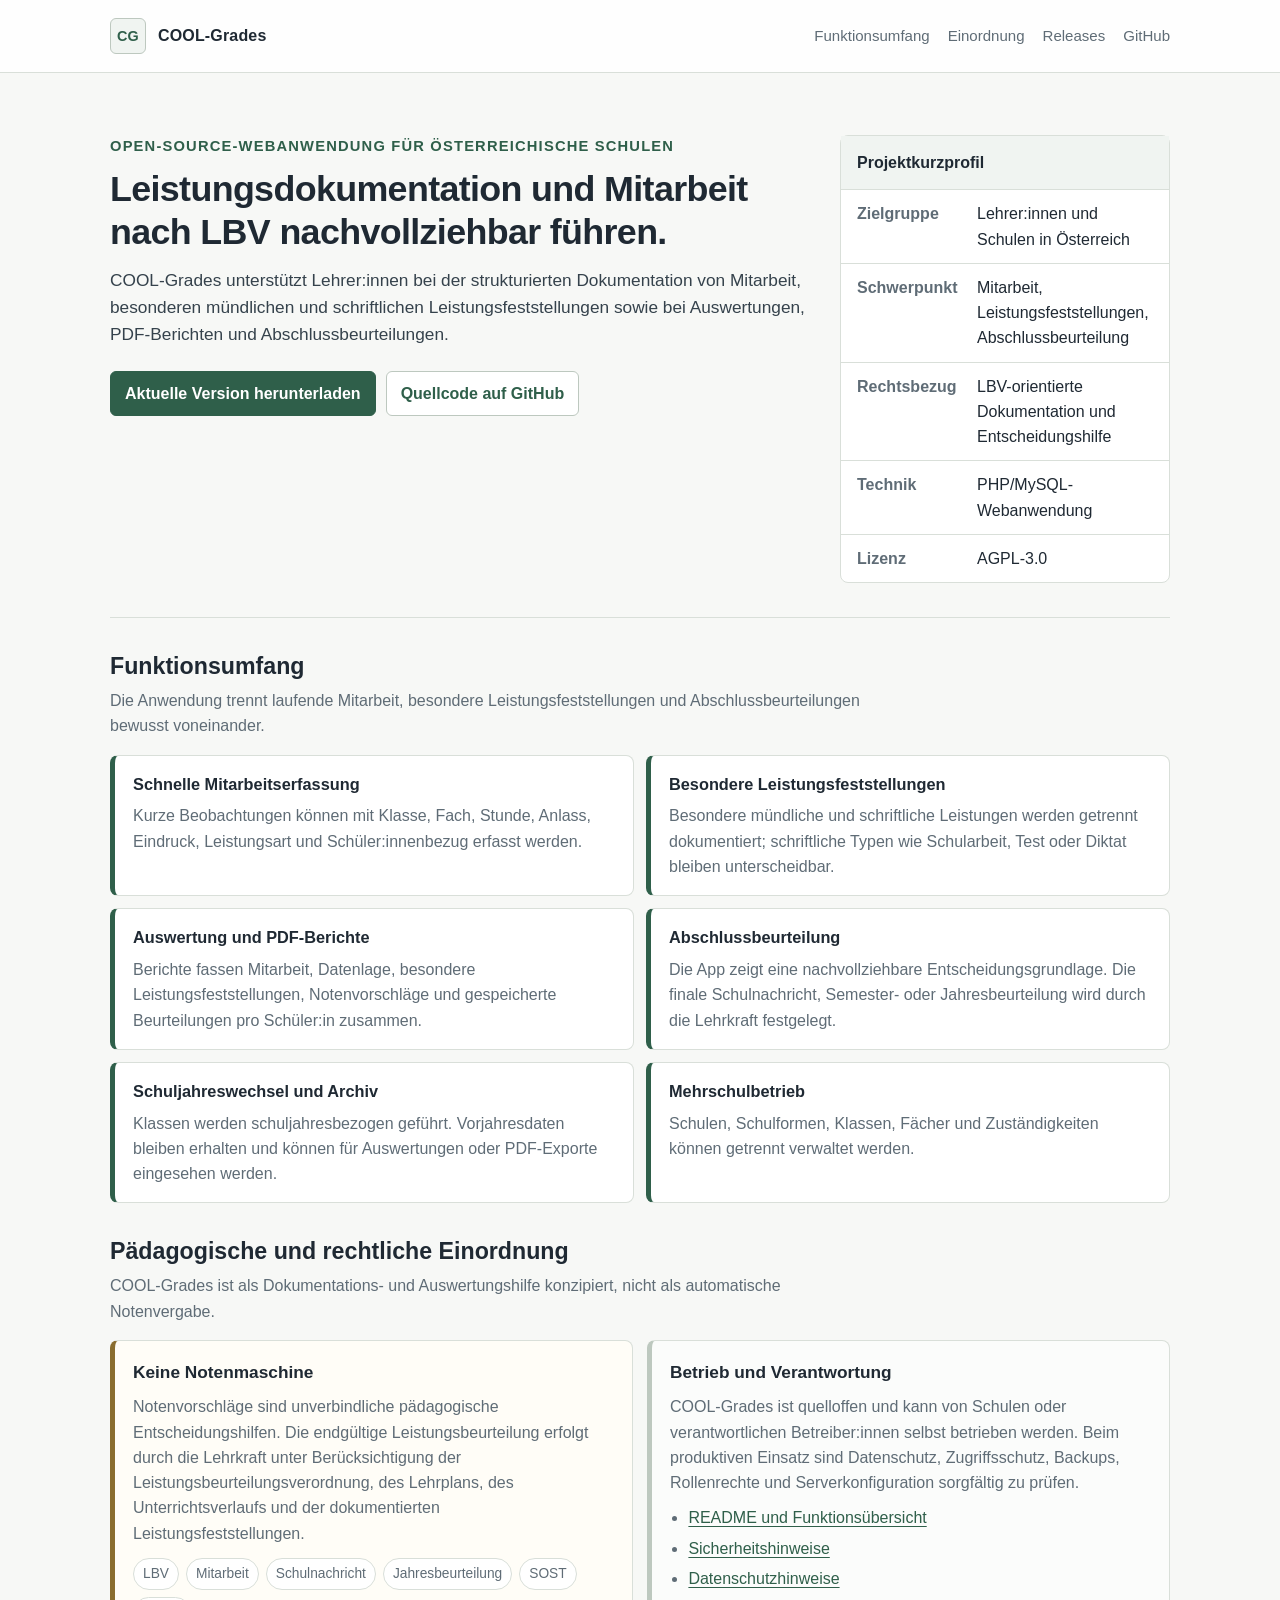
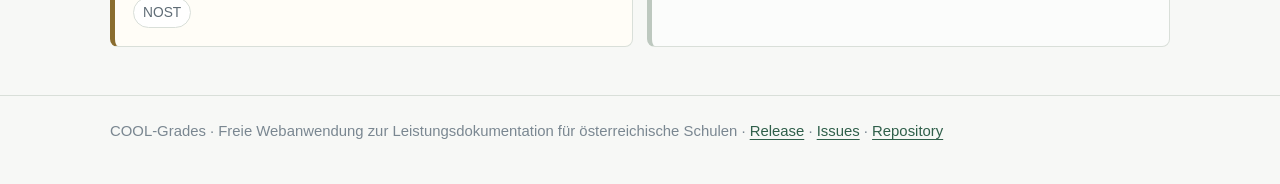
==== docs/index.html @ d6152f1a "Landingpage sachlicher gestalten" ====
<!doctype html>
<html lang="de-AT">
<head>
  <meta charset="utf-8">
  <meta name="viewport" content="width=device-width, initial-scale=1">
  <title>COOL-Grades | Leistungsdokumentation für österreichische Schulen</title>
  <meta name="description" content="COOL-Grades ist eine freie PHP/MySQL-Webanwendung zur LBV-orientierten Dokumentation von Mitarbeit, besonderen Leistungsfeststellungen, Auswertungen und Abschlussbeurteilungen.">
  <meta name="robots" content="index,follow">
  <meta property="og:title" content="COOL-Grades">
  <meta property="og:description" content="Freie Webanwendung zur Mitarbeitserfassung und Leistungsdokumentation für österreichische Schulen.">
  <meta property="og:type" content="website">
  <meta property="og:url" content="https://chrismey-71.github.io/cool-grades/">
  <meta name="twitter:card" content="summary">
  <style>
    :root {
      --text: #1f2933;
      --muted: #5f6c76;
      --quiet: #7a8791;
      --background: #f7f8f6;
      --surface: #ffffff;
      --surface-soft: #f0f4f1;
      --line: #d9dfd9;
      --line-strong: #bdc8bf;
      --accent: #2f5f4a;
      --accent-soft: #e3eee8;
      --note: #8a6d2f;
      --danger-soft: #f4e7e3;
    }

    * {
      box-sizing: border-box;
    }

    html {
      scroll-behavior: smooth;
    }

    body {
      margin: 0;
      color: var(--text);
      background: var(--background);
      font-family: "Aptos", "Segoe UI", "Helvetica Neue", Arial, sans-serif;
      font-size: 16px;
      line-height: 1.58;
    }

    a {
      color: var(--accent);
      text-underline-offset: 3px;
    }

    a:hover {
      color: #173c2c;
    }

    .page {
      width: min(1060px, calc(100% - 32px));
      margin: 0 auto;
    }

    .topbar {
      border-bottom: 1px solid var(--line);
      background: rgba(255, 255, 255, .92);
    }

    .nav {
      display: flex;
      align-items: center;
      justify-content: space-between;
      gap: 18px;
      min-height: 72px;
    }

    .brand {
      display: flex;
      align-items: center;
      gap: 12px;
      font-weight: 700;
      letter-spacing: .01em;
    }

    .brand-mark {
      display: inline-grid;
      place-items: center;
      width: 36px;
      height: 36px;
      border: 1px solid var(--line-strong);
      border-radius: 6px;
      color: var(--accent);
      background: var(--surface-soft);
      font-size: .9rem;
      font-weight: 800;
    }

    .nav-links {
      display: flex;
      align-items: center;
      gap: 18px;
      flex-wrap: wrap;
      font-size: .94rem;
    }

    .nav-links a {
      color: var(--muted);
      text-decoration: none;
    }

    .nav-links a:hover {
      color: var(--accent);
      text-decoration: underline;
    }

    main {
      padding: 34px 0 48px;
    }

    .intro {
      display: grid;
      grid-template-columns: minmax(0, 1fr) 330px;
      gap: 34px;
      align-items: start;
      padding: 28px 0 34px;
      border-bottom: 1px solid var(--line);
    }

    .kicker {
      margin: 0 0 10px;
      color: var(--accent);
      font-size: .92rem;
      font-weight: 700;
      text-transform: uppercase;
      letter-spacing: .08em;
    }

    h1 {
      max-width: 760px;
      margin: 0 0 14px;
      font-size: clamp(1.8rem, 2.8vw, 2.55rem);
      line-height: 1.18;
      letter-spacing: -.018em;
      font-weight: 720;
    }

    .lead {
      max-width: 780px;
      margin: 0;
      color: #35424c;
      font-size: 1.08rem;
    }

    .actions {
      display: flex;
      gap: 10px;
      flex-wrap: wrap;
      margin-top: 22px;
    }

    .button {
      display: inline-flex;
      align-items: center;
      justify-content: center;
      min-height: 40px;
      padding: 9px 14px;
      border: 1px solid var(--line-strong);
      border-radius: 6px;
      background: var(--surface);
      color: var(--accent);
      font-weight: 700;
      text-decoration: none;
    }

    .button.primary {
      border-color: var(--accent);
      color: #ffffff;
      background: var(--accent);
    }

    .button:hover {
      text-decoration: none;
      background: var(--accent-soft);
    }

    .button.primary:hover {
      color: #ffffff;
      background: #244d3b;
    }

    .facts {
      border: 1px solid var(--line);
      border-radius: 8px;
      background: var(--surface);
    }

    .facts h2 {
      margin: 0;
      padding: 14px 16px;
      border-bottom: 1px solid var(--line);
      background: var(--surface-soft);
      font-size: 1rem;
    }

    .facts dl {
      display: grid;
      grid-template-columns: 120px 1fr;
      gap: 0;
      margin: 0;
    }

    .facts dt,
    .facts dd {
      margin: 0;
      padding: 11px 16px;
      border-top: 1px solid var(--line);
    }

    .facts dt:first-of-type,
    .facts dd:first-of-type {
      border-top: 0;
    }

    .facts dt {
      color: var(--muted);
      font-weight: 700;
    }

    .facts dd {
      color: var(--text);
    }

    .section {
      padding: 34px 0 0;
    }

    .section-header {
      max-width: 760px;
      margin-bottom: 16px;
    }

    .section-header h2 {
      margin: 0 0 7px;
      font-size: 1.45rem;
      line-height: 1.25;
    }

    .section-header p {
      margin: 0;
      color: var(--muted);
    }

    .feature-list {
      display: grid;
      grid-template-columns: repeat(2, minmax(0, 1fr));
      gap: 12px;
    }

    .feature {
      padding: 16px 18px;
      border: 1px solid var(--line);
      border-left: 5px solid var(--accent);
      border-radius: 8px;
      background: var(--surface);
    }

    .feature h3 {
      margin: 0 0 6px;
      font-size: 1.02rem;
    }

    .feature p {
      margin: 0;
      color: var(--muted);
    }

    .two-columns {
      display: grid;
      grid-template-columns: 1fr 1fr;
      gap: 14px;
    }

    .panel {
      padding: 18px;
      border: 1px solid var(--line);
      border-radius: 8px;
      background: var(--surface);
    }

    .panel h3 {
      margin: 0 0 8px;
      font-size: 1.08rem;
    }

    .panel p {
      margin: 0 0 10px;
      color: var(--muted);
    }

    .panel ul {
      margin: 10px 0 0;
      padding-left: 1.15rem;
      color: var(--muted);
    }

    .panel li + li {
      margin-top: 5px;
    }

    .legal-note {
      border-left: 5px solid var(--note);
      background: #fffdf7;
    }

    .status-note {
      border-left: 5px solid var(--line-strong);
      background: #fbfcfb;
    }

    .keywords {
      display: flex;
      flex-wrap: wrap;
      gap: 7px;
      margin-top: 12px;
    }

    .keyword {
      padding: 4px 9px;
      border: 1px solid var(--line);
      border-radius: 999px;
      color: var(--muted);
      background: var(--surface);
      font-size: .86rem;
    }

    footer {
      padding: 24px 0 40px;
      border-top: 1px solid var(--line);
      color: var(--quiet);
      font-size: .93rem;
    }

    footer p {
      margin: 0;
    }

    @media (max-width: 860px) {
      .nav,
      .intro,
      .two-columns {
        grid-template-columns: 1fr;
      }

      .nav {
        align-items: flex-start;
        padding: 14px 0;
      }

      .feature-list {
        grid-template-columns: 1fr;
      }

      .facts {
        max-width: 520px;
      }
    }

    @media (max-width: 520px) {
      .facts dl {
        grid-template-columns: 1fr;
      }

      .facts dt,
      .facts dd {
        border-top: 1px solid var(--line);
      }

      .facts dd {
        padding-top: 0;
      }
    }
  </style>
</head>
<body>
  <header class="topbar">
    <nav class="page nav" aria-label="Hauptnavigation">
      <div class="brand"><span class="brand-mark">CG</span><span>COOL-Grades</span></div>
      <div class="nav-links">
        <a href="#umfang">Funktionsumfang</a>
        <a href="#einordnung">Einordnung</a>
        <a href="https://github.com/chrismey-71/cool-grades/releases">Releases</a>
        <a href="https://github.com/chrismey-71/cool-grades">GitHub</a>
      </div>
    </nav>
  </header>

  <main class="page">
    <section class="intro">
      <div>
        <p class="kicker">Open-Source-Webanwendung für österreichische Schulen</p>
        <h1>Leistungsdokumentation und Mitarbeit nach LBV nachvollziehbar führen.</h1>
        <p class="lead">
          COOL-Grades unterstützt Lehrer:innen bei der strukturierten Dokumentation von Mitarbeit,
          besonderen mündlichen und schriftlichen Leistungsfeststellungen sowie bei Auswertungen,
          PDF-Berichten und Abschlussbeurteilungen.
        </p>
        <div class="actions">
          <a class="button primary" href="https://github.com/chrismey-71/cool-grades/releases/latest">Aktuelle Version herunterladen</a>
          <a class="button" href="https://github.com/chrismey-71/cool-grades">Quellcode auf GitHub</a>
        </div>
      </div>

      <aside class="facts" aria-label="Projektkurzprofil">
        <h2>Projektkurzprofil</h2>
        <dl>
          <dt>Zielgruppe</dt>
          <dd>Lehrer:innen und Schulen in Österreich</dd>
          <dt>Schwerpunkt</dt>
          <dd>Mitarbeit, Leistungsfeststellungen, Abschlussbeurteilung</dd>
          <dt>Rechtsbezug</dt>
          <dd>LBV-orientierte Dokumentation und Entscheidungshilfe</dd>
          <dt>Technik</dt>
          <dd>PHP/MySQL-Webanwendung</dd>
          <dt>Lizenz</dt>
          <dd>AGPL-3.0</dd>
        </dl>
      </aside>
    </section>

    <section class="section" id="umfang">
      <div class="section-header">
        <h2>Funktionsumfang</h2>
        <p>Die Anwendung trennt laufende Mitarbeit, besondere Leistungsfeststellungen und Abschlussbeurteilungen bewusst voneinander.</p>
      </div>
      <div class="feature-list">
        <article class="feature">
          <h3>Schnelle Mitarbeitserfassung</h3>
          <p>Kurze Beobachtungen können mit Klasse, Fach, Stunde, Anlass, Eindruck, Leistungsart und Schüler:innenbezug erfasst werden.</p>
        </article>
        <article class="feature">
          <h3>Besondere Leistungsfeststellungen</h3>
          <p>Besondere mündliche und schriftliche Leistungen werden getrennt dokumentiert; schriftliche Typen wie Schularbeit, Test oder Diktat bleiben unterscheidbar.</p>
        </article>
        <article class="feature">
          <h3>Auswertung und PDF-Berichte</h3>
          <p>Berichte fassen Mitarbeit, Datenlage, besondere Leistungsfeststellungen, Notenvorschläge und gespeicherte Beurteilungen pro Schüler:in zusammen.</p>
        </article>
        <article class="feature">
          <h3>Abschlussbeurteilung</h3>
          <p>Die App zeigt eine nachvollziehbare Entscheidungsgrundlage. Die finale Schulnachricht, Semester- oder Jahresbeurteilung wird durch die Lehrkraft festgelegt.</p>
        </article>
        <article class="feature">
          <h3>Schuljahreswechsel und Archiv</h3>
          <p>Klassen werden schuljahresbezogen geführt. Vorjahresdaten bleiben erhalten und können für Auswertungen oder PDF-Exporte eingesehen werden.</p>
        </article>
        <article class="feature">
          <h3>Mehrschulbetrieb</h3>
          <p>Schulen, Schulformen, Klassen, Fächer und Zuständigkeiten können getrennt verwaltet werden.</p>
        </article>
      </div>
    </section>

    <section class="section" id="einordnung">
      <div class="section-header">
        <h2>Pädagogische und rechtliche Einordnung</h2>
        <p>COOL-Grades ist als Dokumentations- und Auswertungshilfe konzipiert, nicht als automatische Notenvergabe.</p>
      </div>
      <div class="two-columns">
        <article class="panel legal-note">
          <h3>Keine Notenmaschine</h3>
          <p>
            Notenvorschläge sind unverbindliche pädagogische Entscheidungshilfen. Die endgültige Leistungsbeurteilung
            erfolgt durch die Lehrkraft unter Berücksichtigung der Leistungsbeurteilungsverordnung, des Lehrplans,
            des Unterrichtsverlaufs und der dokumentierten Leistungsfeststellungen.
          </p>
          <div class="keywords" aria-label="Fachliche Suchbegriffe">
            <span class="keyword">LBV</span>
            <span class="keyword">Mitarbeit</span>
            <span class="keyword">Schulnachricht</span>
            <span class="keyword">Jahresbeurteilung</span>
            <span class="keyword">SOST</span>
            <span class="keyword">NOST</span>
          </div>
        </article>
        <article class="panel status-note">
          <h3>Betrieb und Verantwortung</h3>
          <p>
            COOL-Grades ist quelloffen und kann von Schulen oder verantwortlichen Betreiber:innen selbst betrieben werden.
            Beim produktiven Einsatz sind Datenschutz, Zugriffsschutz, Backups, Rollenrechte und Serverkonfiguration sorgfältig zu prüfen.
          </p>
          <ul>
            <li><a href="https://github.com/chrismey-71/cool-grades/blob/main/README.md">README und Funktionsübersicht</a></li>
            <li><a href="https://github.com/chrismey-71/cool-grades/blob/main/SECURITY.md">Sicherheitshinweise</a></li>
            <li><a href="https://github.com/chrismey-71/cool-grades/blob/main/DATENSCHUTZ.md">Datenschutzhinweise</a></li>
          </ul>
        </article>
      </div>
    </section>
  </main>

  <footer>
    <div class="page">
      <p>
        COOL-Grades · Freie Webanwendung zur Leistungsdokumentation für österreichische Schulen ·
        <a href="https://github.com/chrismey-71/cool-grades/releases/latest">Release</a> ·
        <a href="https://github.com/chrismey-71/cool-grades/issues">Issues</a> ·
        <a href="https://github.com/chrismey-71/cool-grades">Repository</a>
      </p>
    </div>
  </footer>
</body>
</html>
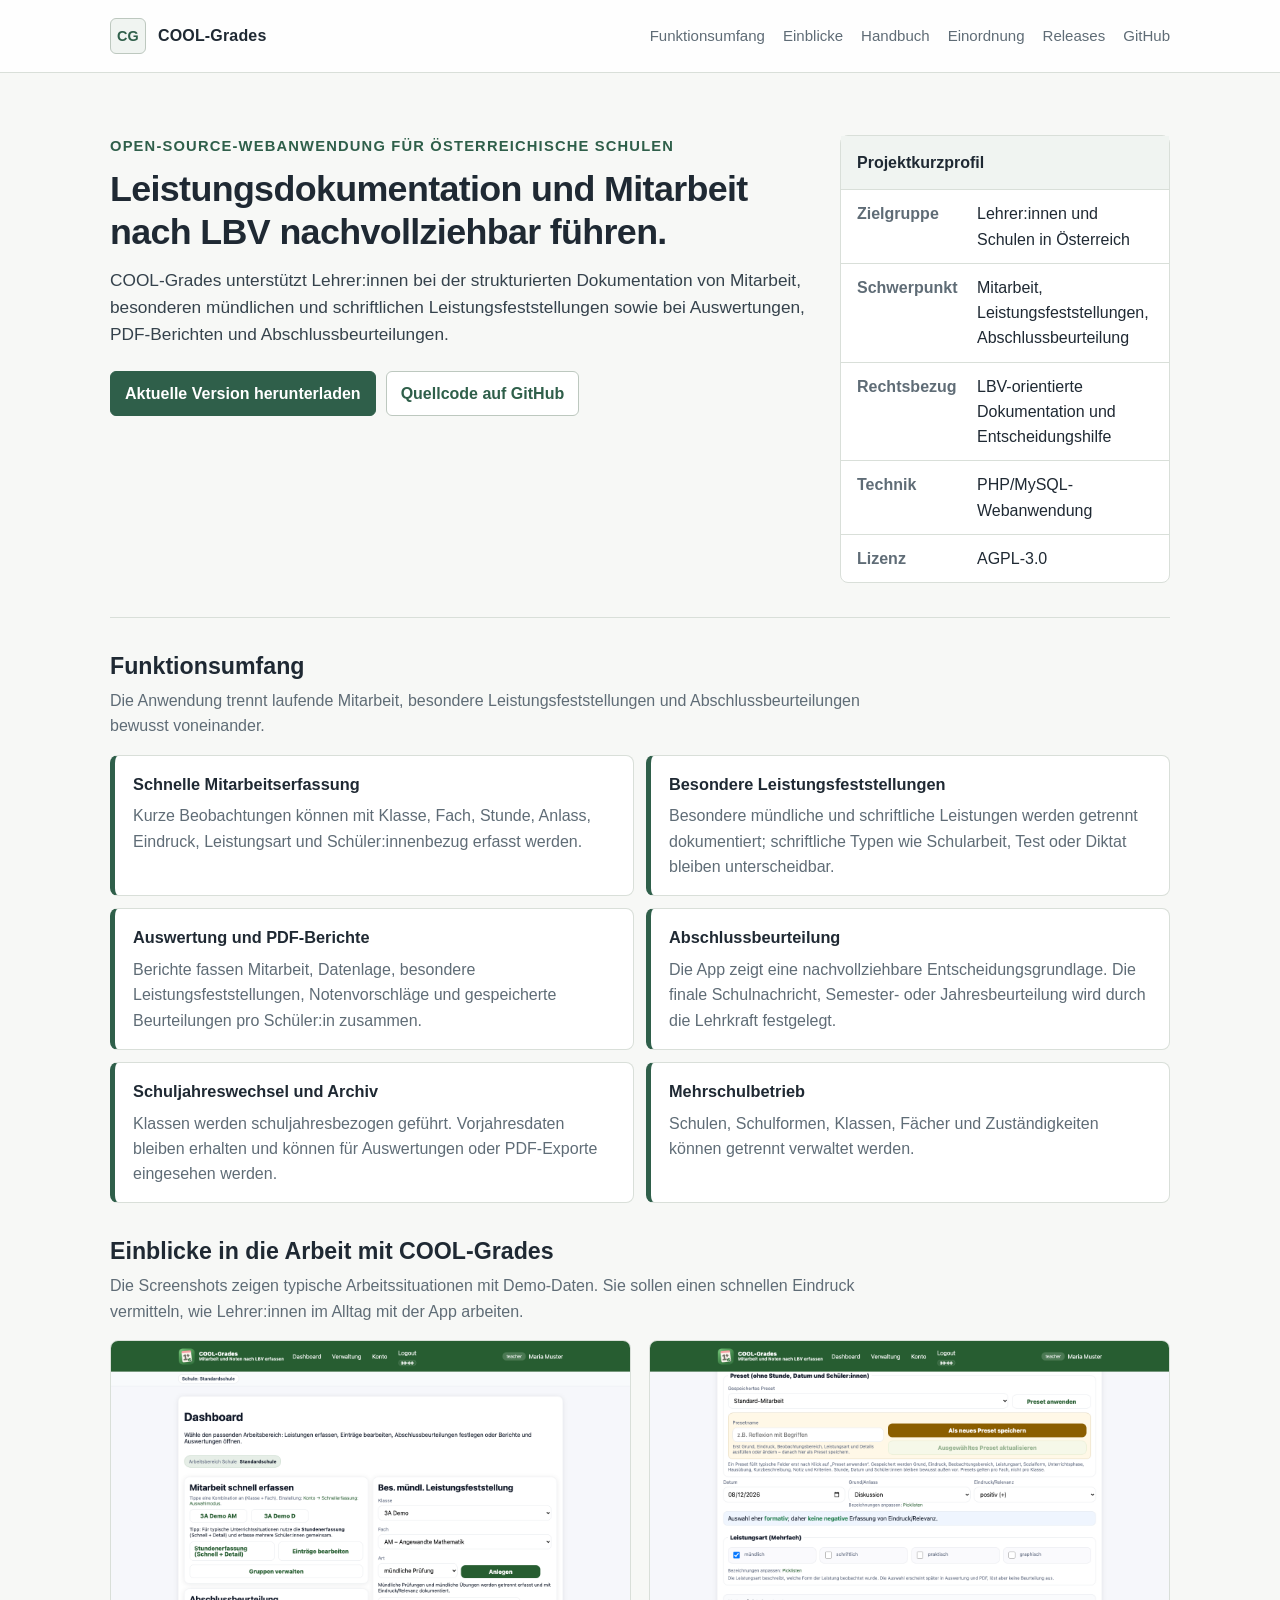
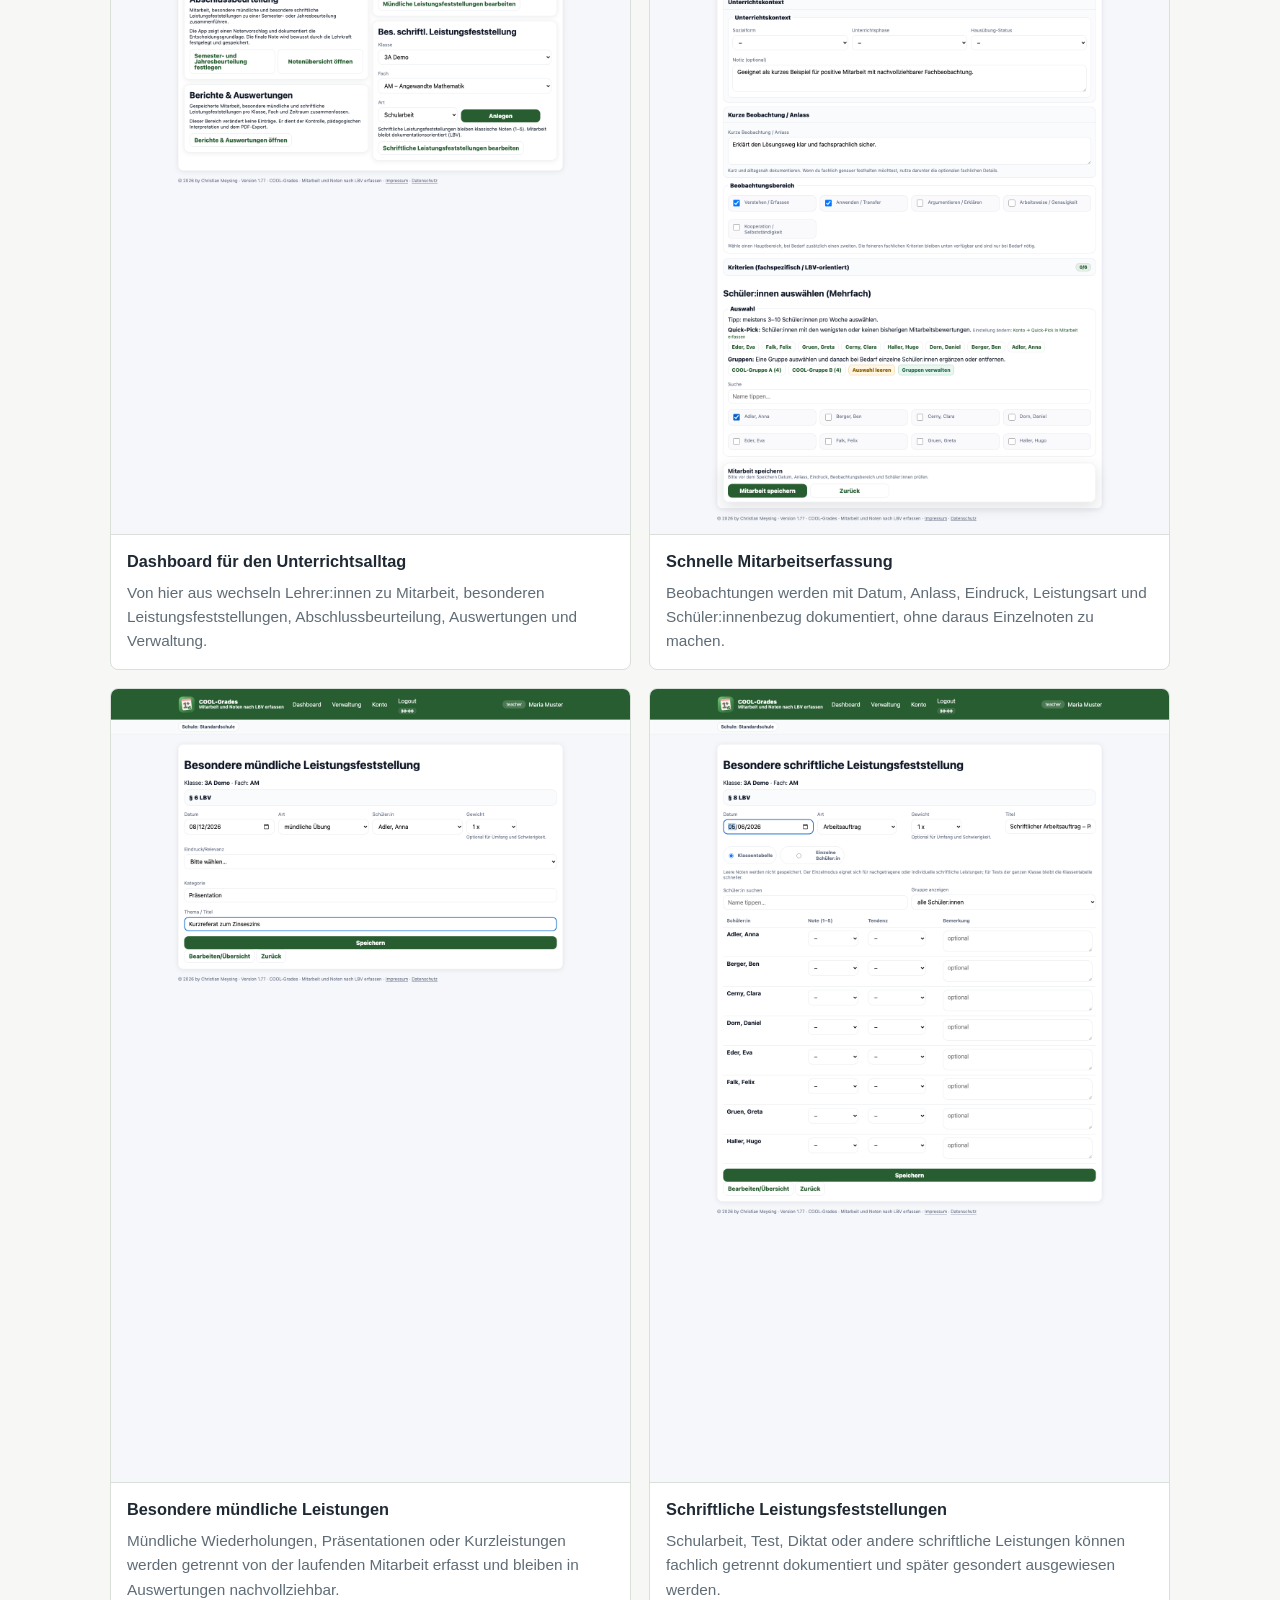
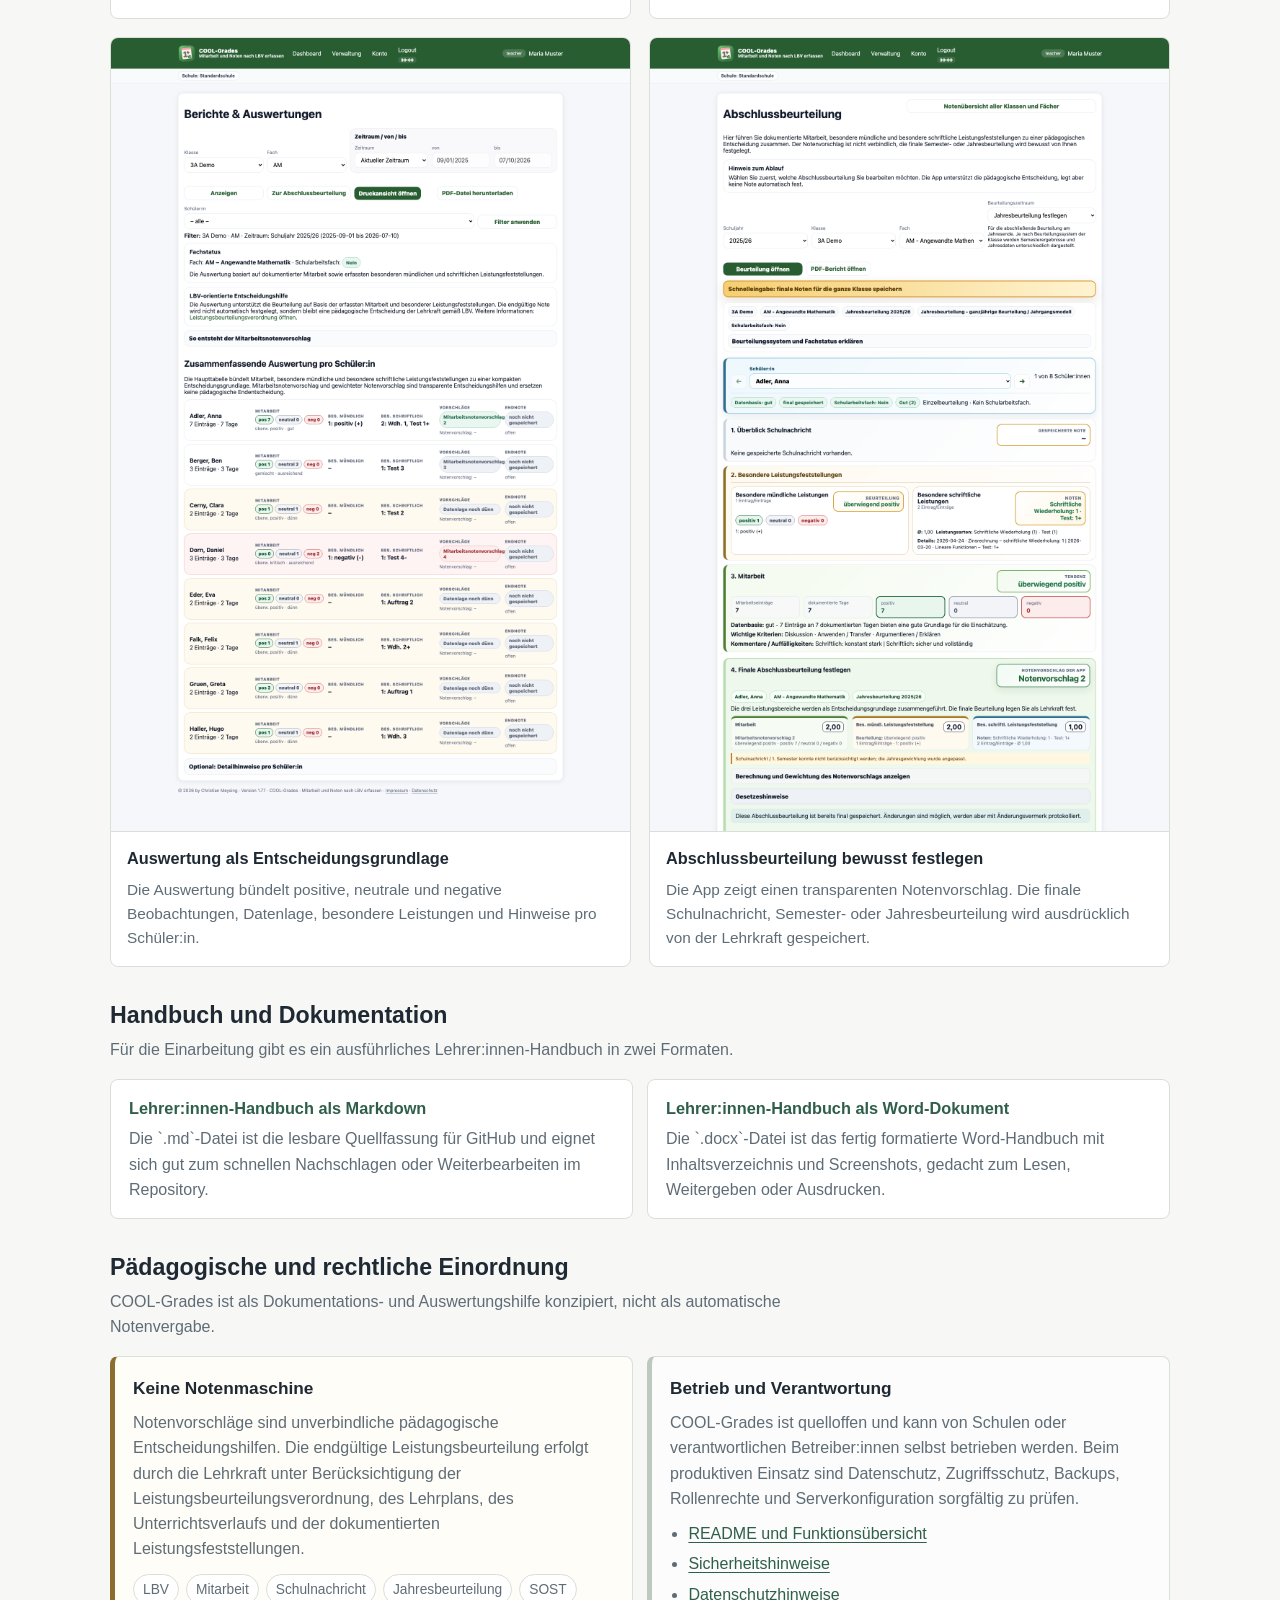
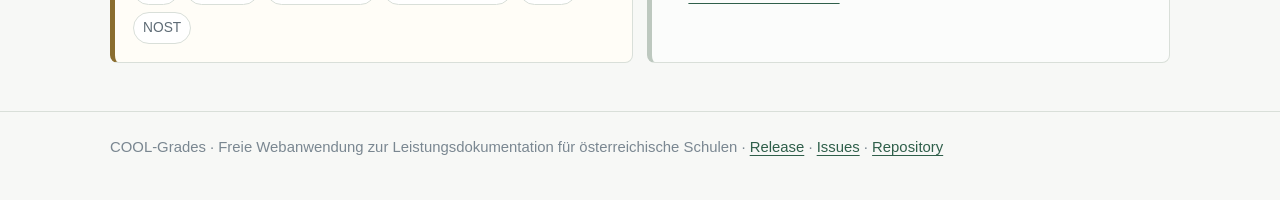
==== commit ab0c986e: "Erweitere Projektseite um Screenshots" ====
--- a/docs/index.html
+++ b/docs/index.html
@@ -277,6 +277,46 @@
       gap: 14px;
     }
 
+    .screenshot-grid {
+      display: grid;
+      grid-template-columns: repeat(2, minmax(0, 1fr));
+      gap: 18px;
+    }
+
+    .screenshot-card {
+      overflow: hidden;
+      border: 1px solid var(--line);
+      border-radius: 8px;
+      background: var(--surface);
+    }
+
+    .screenshot-card figure {
+      margin: 0;
+    }
+
+    .screenshot-card img {
+      display: block;
+      width: 100%;
+      height: auto;
+      border-bottom: 1px solid var(--line);
+      background: #eef2ef;
+    }
+
+    .screenshot-card figcaption {
+      padding: 14px 16px 16px;
+    }
+
+    .screenshot-card h3 {
+      margin: 0 0 6px;
+      font-size: 1.02rem;
+    }
+
+    .screenshot-card p {
+      margin: 0;
+      color: var(--muted);
+      font-size: .96rem;
+    }
+
     .panel {
       padding: 18px;
       border: 1px solid var(--line);
@@ -314,6 +354,41 @@
       background: #fbfcfb;
     }
 
+    .handbook-list {
+      display: grid;
+      grid-template-columns: repeat(2, minmax(0, 1fr));
+      gap: 14px;
+      margin-top: 14px;
+    }
+
+    .handbook-link {
+      display: block;
+      min-height: 100%;
+      padding: 16px 18px;
+      border: 1px solid var(--line);
+      border-radius: 8px;
+      background: var(--surface);
+      color: var(--text);
+      text-decoration: none;
+    }
+
+    .handbook-link:hover {
+      border-color: var(--line-strong);
+      background: var(--surface-soft);
+      text-decoration: none;
+    }
+
+    .handbook-link strong {
+      display: block;
+      margin-bottom: 5px;
+      color: var(--accent);
+      font-size: 1.02rem;
+    }
+
+    .handbook-link span {
+      color: var(--muted);
+    }
+
     .keywords {
       display: flex;
       flex-wrap: wrap;
@@ -344,15 +419,22 @@
     @media (max-width: 860px) {
       .nav,
       .intro,
-      .two-columns {
+      .two-columns,
+      .screenshot-grid,
+      .handbook-list {
         grid-template-columns: 1fr;
       }
 
       .nav {
+        flex-direction: column;
         align-items: flex-start;
         padding: 14px 0;
       }
 
+      .nav-links {
+        gap: 8px 14px;
+      }
+
       .feature-list {
         grid-template-columns: 1fr;
       }
@@ -363,6 +445,15 @@
     }
 
     @media (max-width: 520px) {
+      .actions {
+        flex-direction: column;
+        align-items: stretch;
+      }
+
+      .button {
+        width: 100%;
+      }
+
       .facts dl {
         grid-template-columns: 1fr;
       }
@@ -374,6 +465,7 @@
 
       .facts dd {
         padding-top: 0;
+        overflow-wrap: anywhere;
       }
     }
   </style>
@@ -384,6 +476,8 @@
       <div class="brand"><span class="brand-mark">CG</span><span>COOL-Grades</span></div>
       <div class="nav-links">
         <a href="#umfang">Funktionsumfang</a>
+        <a href="#einblicke">Einblicke</a>
+        <a href="#handbuch">Handbuch</a>
         <a href="#einordnung">Einordnung</a>
         <a href="https://github.com/chrismey-71/cool-grades/releases">Releases</a>
         <a href="https://github.com/chrismey-71/cool-grades">GitHub</a>
@@ -457,6 +551,86 @@
       </div>
     </section>
 
+    <section class="section" id="einblicke">
+      <div class="section-header">
+        <h2>Einblicke in die Arbeit mit COOL-Grades</h2>
+        <p>Die Screenshots zeigen typische Arbeitssituationen mit Demo-Daten. Sie sollen einen schnellen Eindruck vermitteln, wie Lehrer:innen im Alltag mit der App arbeiten.</p>
+      </div>
+      <div class="screenshot-grid">
+        <article class="screenshot-card">
+          <figure>
+            <img src="screenshots/lehrerhandbuch/01-dashboard.png" alt="Dashboard von COOL-Grades mit den wichtigsten Arbeitsbereichen" loading="lazy">
+            <figcaption>
+              <h3>Dashboard für den Unterrichtsalltag</h3>
+              <p>Von hier aus wechseln Lehrer:innen zu Mitarbeit, besonderen Leistungsfeststellungen, Abschlussbeurteilung, Auswertungen und Verwaltung.</p>
+            </figcaption>
+          </figure>
+        </article>
+        <article class="screenshot-card">
+          <figure>
+            <img src="screenshots/lehrerhandbuch/05-schnell-mitarbeit-ausgefueellt.png" alt="Ausgefülltes Formular zur schnellen Mitarbeitserfassung" loading="lazy">
+            <figcaption>
+              <h3>Schnelle Mitarbeitserfassung</h3>
+              <p>Beobachtungen werden mit Datum, Anlass, Eindruck, Leistungsart und Schüler:innenbezug dokumentiert, ohne daraus Einzelnoten zu machen.</p>
+            </figcaption>
+          </figure>
+        </article>
+        <article class="screenshot-card">
+          <figure>
+            <img src="screenshots/lehrerhandbuch/07-besondere-muendliche-leistung.png" alt="Erfassung einer besonderen mündlichen Leistungsfeststellung" loading="lazy">
+            <figcaption>
+              <h3>Besondere mündliche Leistungen</h3>
+              <p>Mündliche Wiederholungen, Präsentationen oder Kurzleistungen werden getrennt von der laufenden Mitarbeit erfasst und bleiben in Auswertungen nachvollziehbar.</p>
+            </figcaption>
+          </figure>
+        </article>
+        <article class="screenshot-card">
+          <figure>
+            <img src="screenshots/lehrerhandbuch/08-besondere-schriftliche-leistung.png" alt="Erfassung einer besonderen schriftlichen Leistungsfeststellung" loading="lazy">
+            <figcaption>
+              <h3>Schriftliche Leistungsfeststellungen</h3>
+              <p>Schularbeit, Test, Diktat oder andere schriftliche Leistungen können fachlich getrennt dokumentiert und später gesondert ausgewiesen werden.</p>
+            </figcaption>
+          </figure>
+        </article>
+        <article class="screenshot-card">
+          <figure>
+            <img src="screenshots/lehrerhandbuch/19-auswertung-tabelle.png" alt="Auswertungstabelle mit Mitarbeit und besonderen Leistungsfeststellungen" loading="lazy">
+            <figcaption>
+              <h3>Auswertung als Entscheidungsgrundlage</h3>
+              <p>Die Auswertung bündelt positive, neutrale und negative Beobachtungen, Datenlage, besondere Leistungen und Hinweise pro Schüler:in.</p>
+            </figcaption>
+          </figure>
+        </article>
+        <article class="screenshot-card">
+          <figure>
+            <img src="screenshots/lehrerhandbuch/25-abschlussbeurteilung-details.png" alt="Detailansicht der Abschlussbeurteilung mit Notenvorschlag und finaler Note" loading="lazy">
+            <figcaption>
+              <h3>Abschlussbeurteilung bewusst festlegen</h3>
+              <p>Die App zeigt einen transparenten Notenvorschlag. Die finale Schulnachricht, Semester- oder Jahresbeurteilung wird ausdrücklich von der Lehrkraft gespeichert.</p>
+            </figcaption>
+          </figure>
+        </article>
+      </div>
+    </section>
+
+    <section class="section" id="handbuch">
+      <div class="section-header">
+        <h2>Handbuch und Dokumentation</h2>
+        <p>Für die Einarbeitung gibt es ein ausführliches Lehrer:innen-Handbuch in zwei Formaten.</p>
+      </div>
+      <div class="handbook-list">
+        <a class="handbook-link" href="lehrerhandbuch.md">
+          <strong>Lehrer:innen-Handbuch als Markdown</strong>
+          <span>Die `.md`-Datei ist die lesbare Quellfassung für GitHub und eignet sich gut zum schnellen Nachschlagen oder Weiterbearbeiten im Repository.</span>
+        </a>
+        <a class="handbook-link" href="lehrerhandbuch.docx">
+          <strong>Lehrer:innen-Handbuch als Word-Dokument</strong>
+          <span>Die `.docx`-Datei ist das fertig formatierte Word-Handbuch mit Inhaltsverzeichnis und Screenshots, gedacht zum Lesen, Weitergeben oder Ausdrucken.</span>
+        </a>
+      </div>
+    </section>
+
     <section class="section" id="einordnung">
       <div class="section-header">
         <h2>Pädagogische und rechtliche Einordnung</h2>
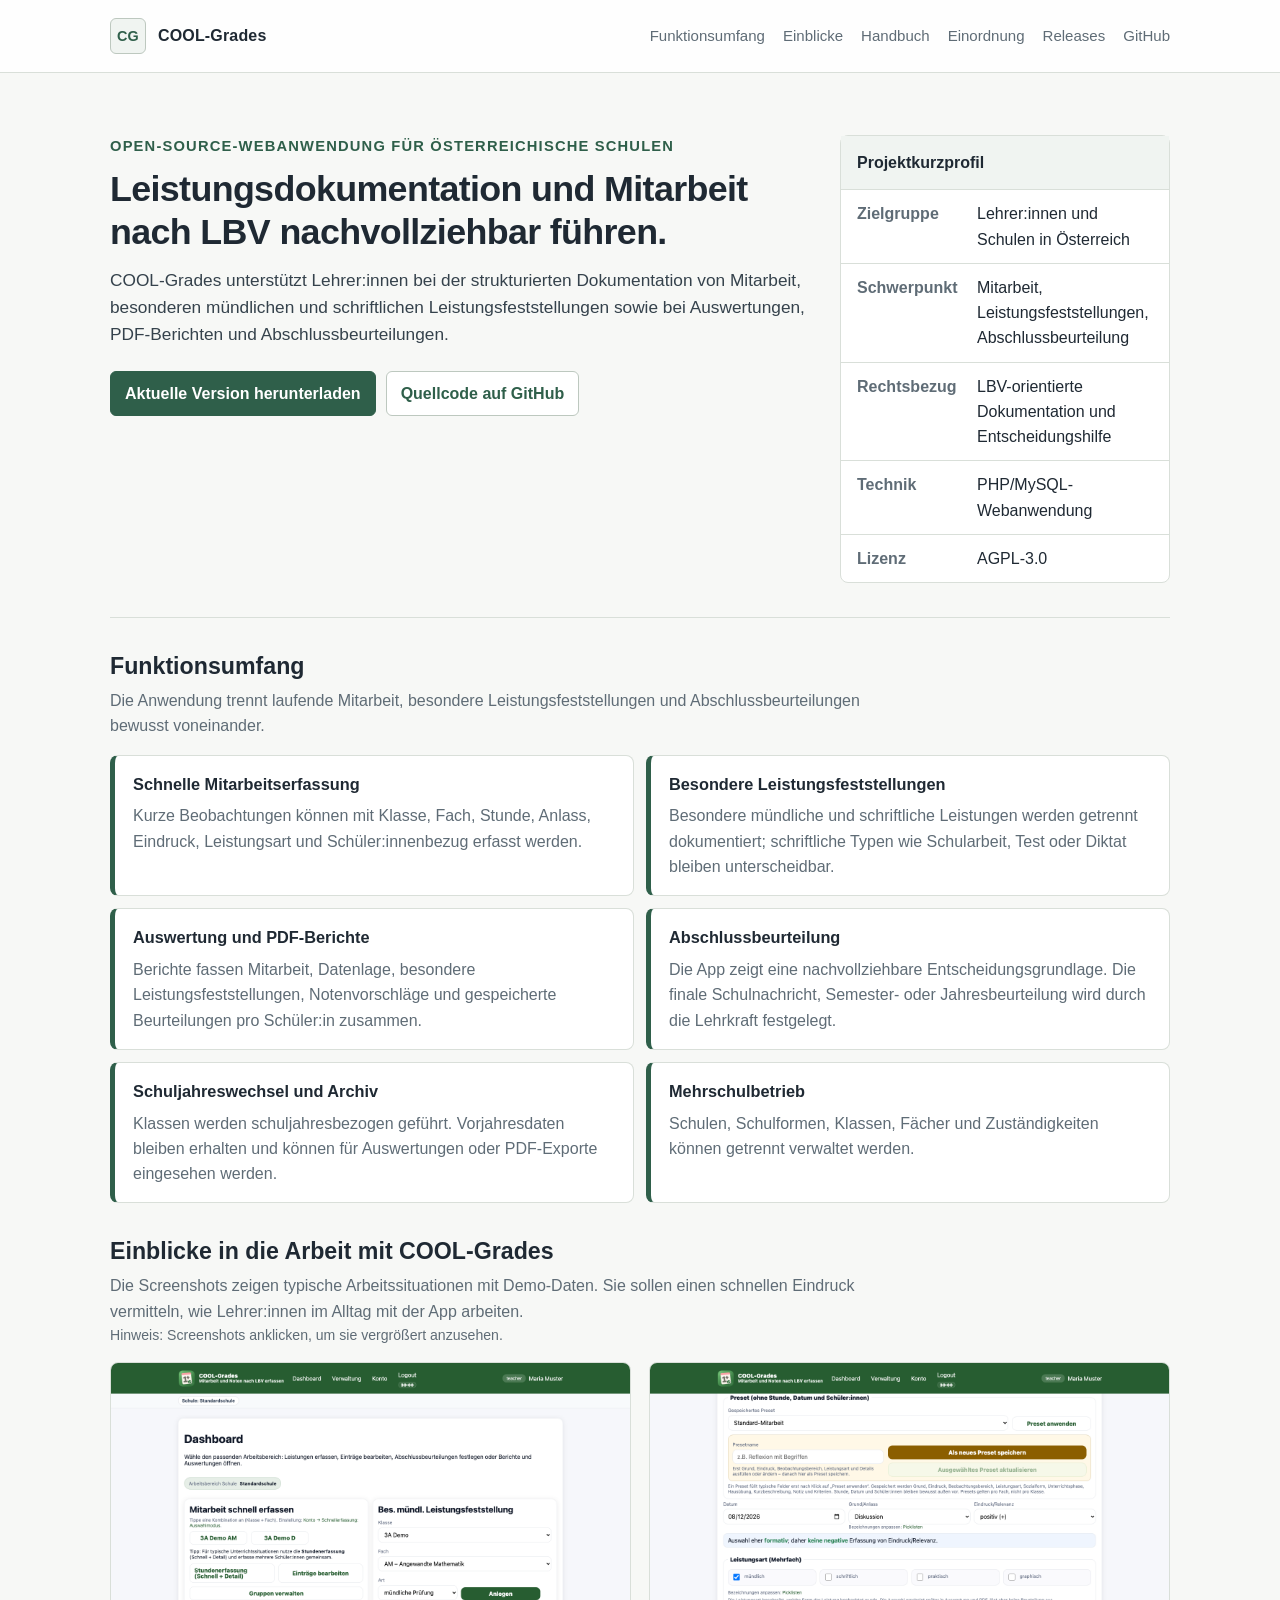
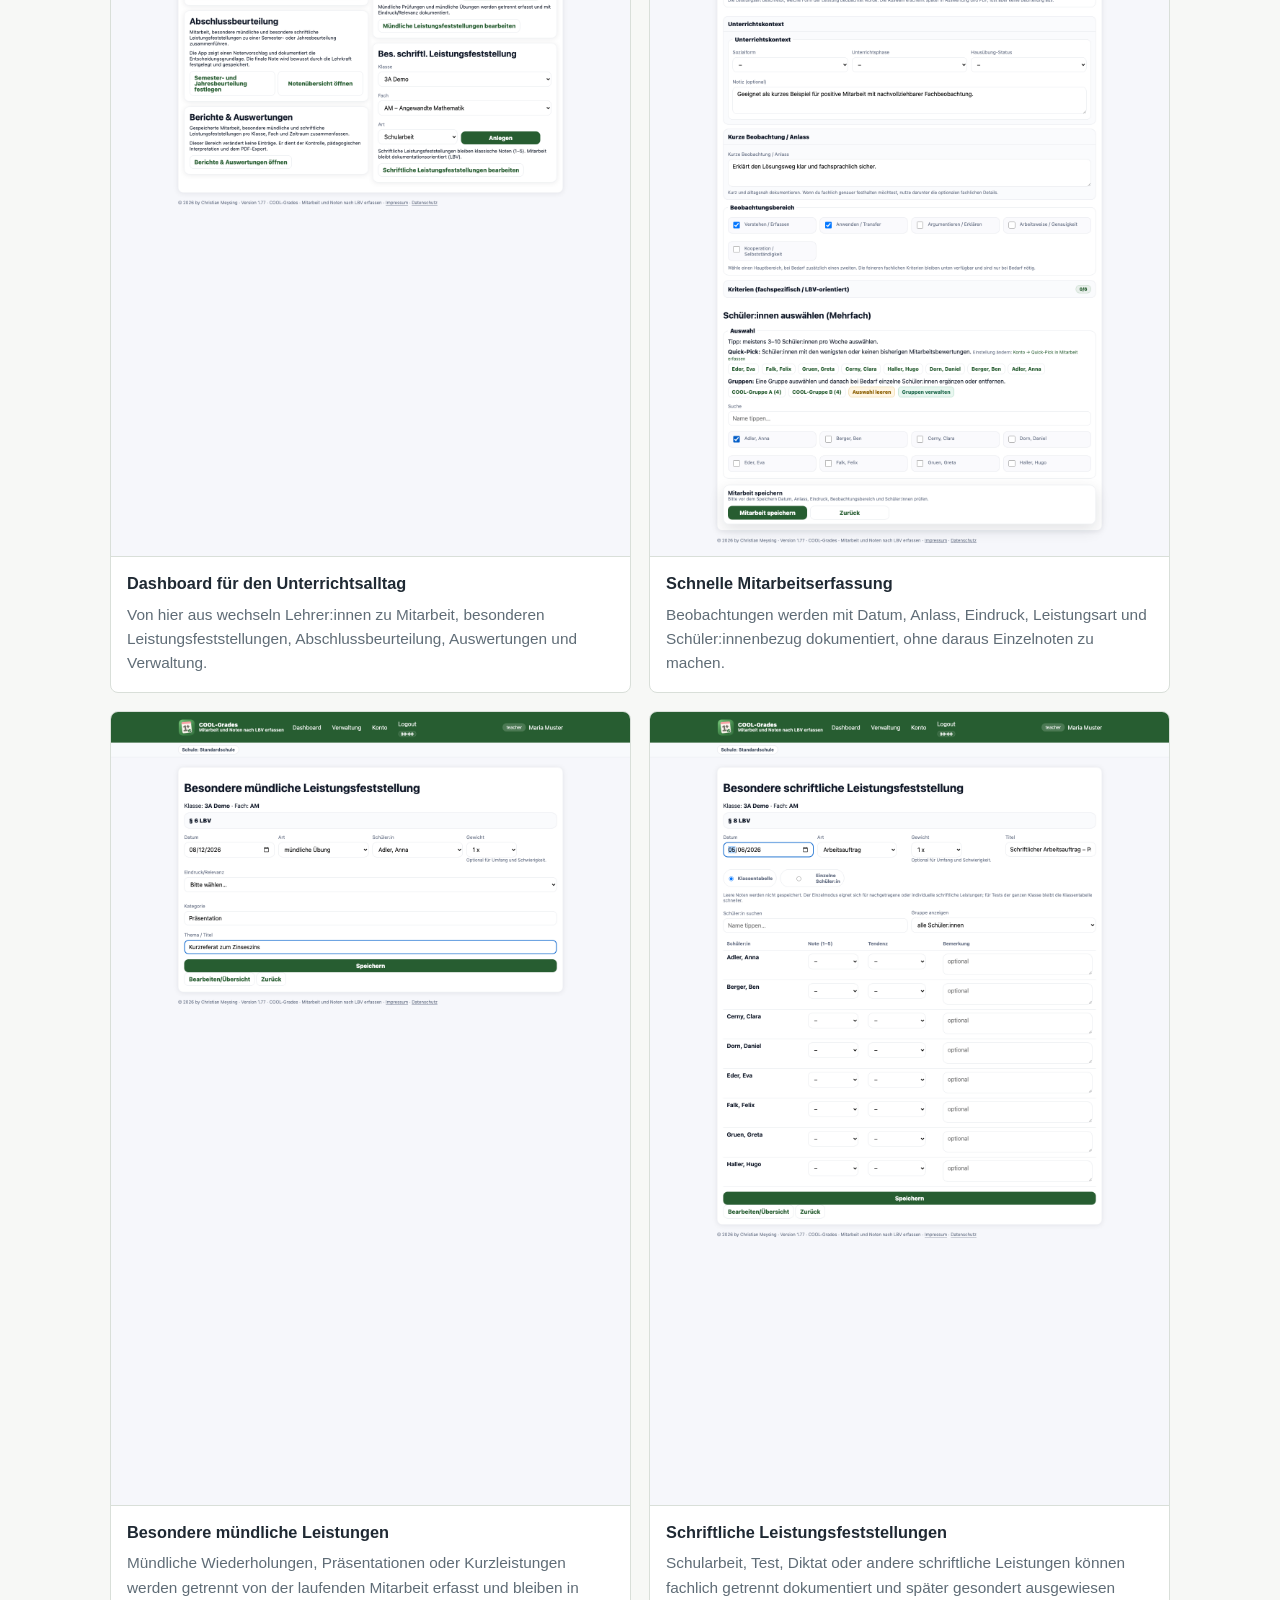
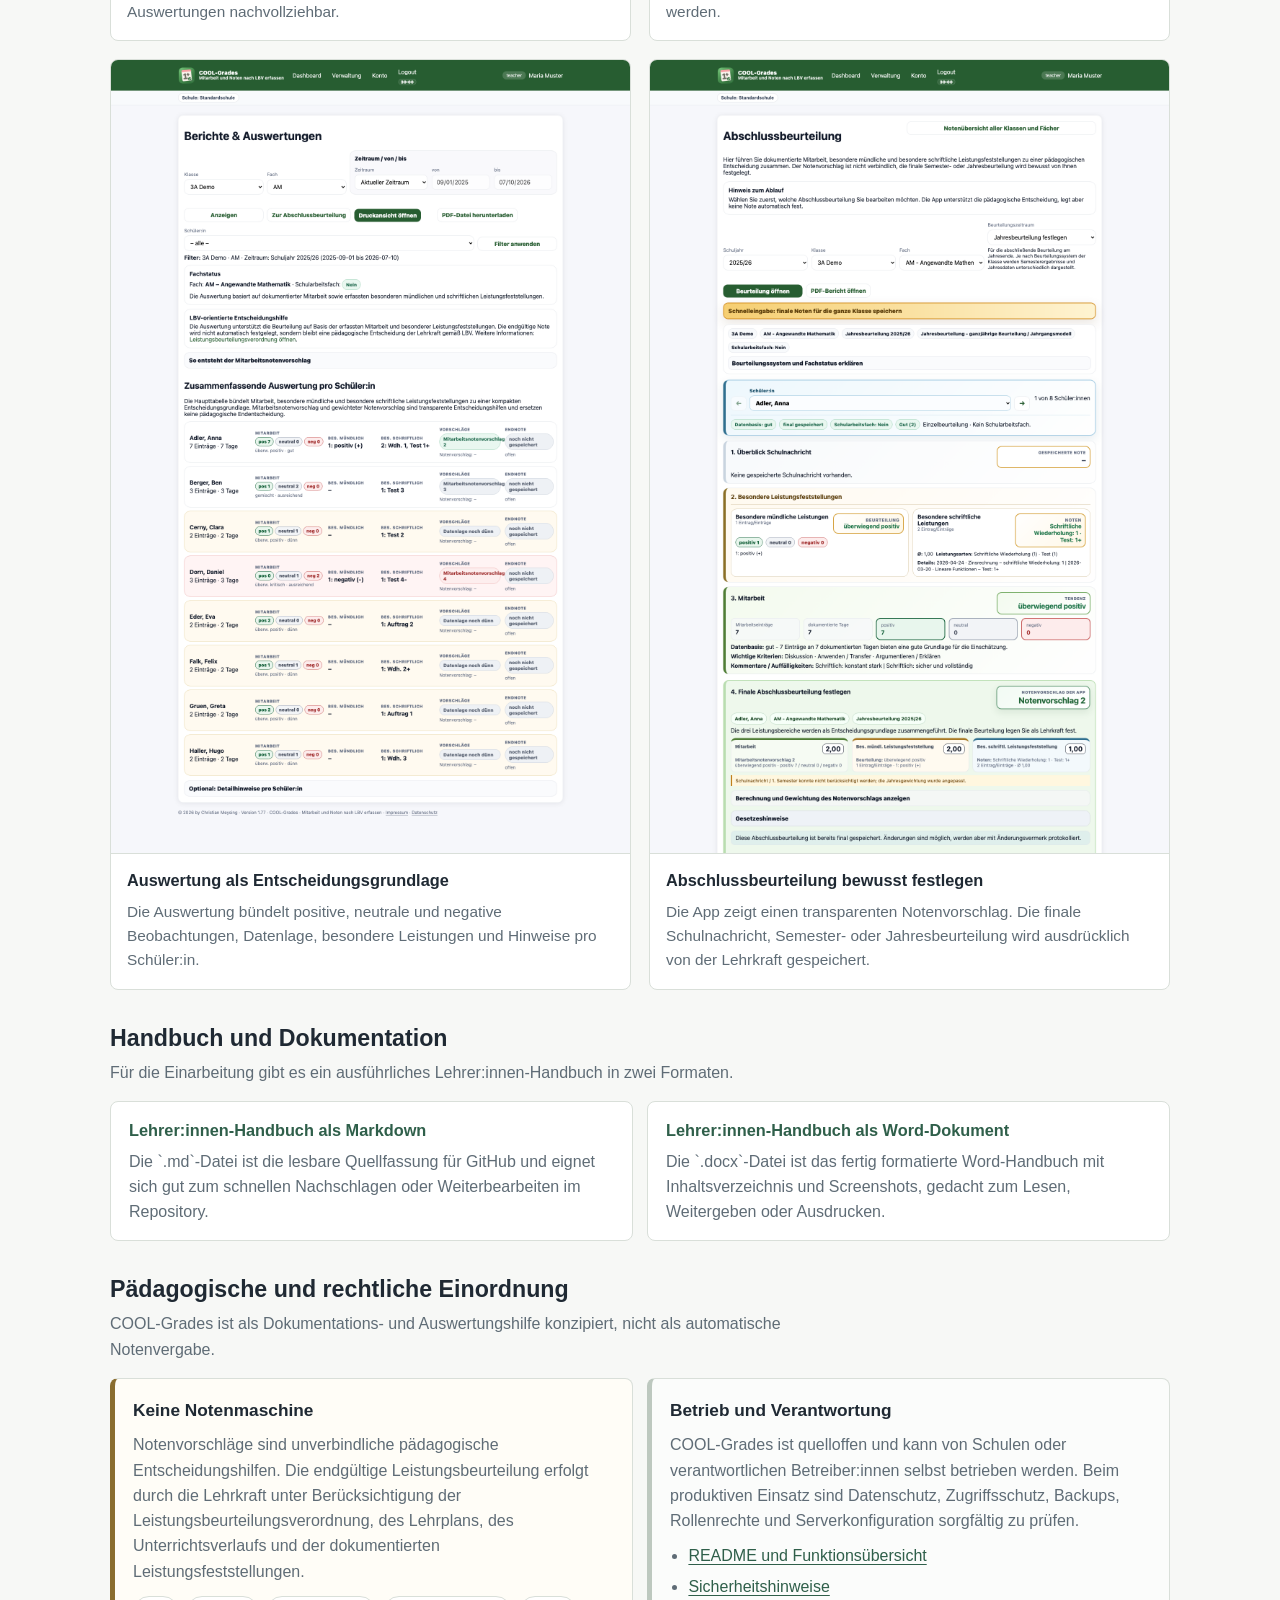
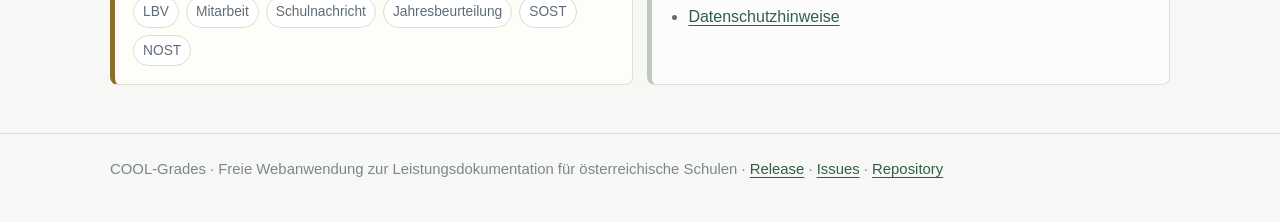
==== commit 28e7ee67: "Ergänze Screenshot-Zoom auf Projektseite" ====
--- a/docs/index.html
+++ b/docs/index.html
@@ -298,8 +298,23 @@
       display: block;
       width: 100%;
       height: auto;
+      background: #eef2ef;
+    }
+
+    .screenshot-zoom-trigger {
+      display: block;
+      width: 100%;
+      padding: 0;
+      border: 0;
       border-bottom: 1px solid var(--line);
       background: #eef2ef;
+      color: inherit;
+      cursor: zoom-in;
+    }
+
+    .screenshot-zoom-trigger:focus-visible {
+      outline: 3px solid rgba(47, 95, 74, .45);
+      outline-offset: -3px;
     }
 
     .screenshot-card figcaption {
@@ -315,6 +330,77 @@
       margin: 0;
       color: var(--muted);
       font-size: .96rem;
+    }
+
+    .screenshot-hint {
+      margin-top: 8px;
+      color: var(--quiet);
+      font-size: .88rem;
+    }
+
+    .lightbox {
+      position: fixed;
+      inset: 0;
+      z-index: 50;
+      display: none;
+      padding: 24px;
+      background: rgba(20, 29, 33, .78);
+    }
+
+    .lightbox.is-open {
+      display: grid;
+      place-items: center;
+    }
+
+    .lightbox-panel {
+      width: min(1180px, 100%);
+      max-height: calc(100vh - 48px);
+      overflow: auto;
+      border-radius: 10px;
+      background: var(--surface);
+      box-shadow: 0 24px 70px rgba(0, 0, 0, .28);
+    }
+
+    .lightbox-header {
+      position: sticky;
+      top: 0;
+      z-index: 1;
+      display: flex;
+      align-items: center;
+      justify-content: space-between;
+      gap: 14px;
+      padding: 12px 14px;
+      border-bottom: 1px solid var(--line);
+      background: rgba(255, 255, 255, .96);
+    }
+
+    .lightbox-title {
+      margin: 0;
+      font-size: 1rem;
+      font-weight: 760;
+    }
+
+    .lightbox-close {
+      min-width: 38px;
+      min-height: 34px;
+      border: 1px solid var(--line-strong);
+      border-radius: 6px;
+      background: var(--surface);
+      color: var(--text);
+      font: inherit;
+      font-weight: 700;
+      cursor: pointer;
+    }
+
+    .lightbox-close:hover {
+      background: var(--surface-soft);
+    }
+
+    .lightbox-image {
+      display: block;
+      width: 100%;
+      height: auto;
+      background: #eef2ef;
     }
 
     .panel {
@@ -466,6 +552,14 @@
       .facts dd {
         padding-top: 0;
         overflow-wrap: anywhere;
+      }
+
+      .lightbox {
+        padding: 10px;
+      }
+
+      .lightbox-panel {
+        max-height: calc(100vh - 20px);
       }
     }
   </style>
@@ -555,11 +649,14 @@
       <div class="section-header">
         <h2>Einblicke in die Arbeit mit COOL-Grades</h2>
         <p>Die Screenshots zeigen typische Arbeitssituationen mit Demo-Daten. Sie sollen einen schnellen Eindruck vermitteln, wie Lehrer:innen im Alltag mit der App arbeiten.</p>
+        <p class="screenshot-hint">Hinweis: Screenshots anklicken, um sie vergrößert anzusehen.</p>
       </div>
       <div class="screenshot-grid">
         <article class="screenshot-card">
           <figure>
-            <img src="screenshots/lehrerhandbuch/01-dashboard.png" alt="Dashboard von COOL-Grades mit den wichtigsten Arbeitsbereichen" loading="lazy">
+            <button class="screenshot-zoom-trigger" type="button" data-full="screenshots/lehrerhandbuch/01-dashboard.png" data-title="Dashboard für den Unterrichtsalltag" aria-label="Screenshot Dashboard vergrößern">
+              <img src="screenshots/lehrerhandbuch/01-dashboard.png" alt="Dashboard von COOL-Grades mit den wichtigsten Arbeitsbereichen" loading="lazy">
+            </button>
             <figcaption>
               <h3>Dashboard für den Unterrichtsalltag</h3>
               <p>Von hier aus wechseln Lehrer:innen zu Mitarbeit, besonderen Leistungsfeststellungen, Abschlussbeurteilung, Auswertungen und Verwaltung.</p>
@@ -568,7 +665,9 @@
         </article>
         <article class="screenshot-card">
           <figure>
-            <img src="screenshots/lehrerhandbuch/05-schnell-mitarbeit-ausgefueellt.png" alt="Ausgefülltes Formular zur schnellen Mitarbeitserfassung" loading="lazy">
+            <button class="screenshot-zoom-trigger" type="button" data-full="screenshots/lehrerhandbuch/05-schnell-mitarbeit-ausgefueellt.png" data-title="Schnelle Mitarbeitserfassung" aria-label="Screenshot Schnell-Mitarbeitserfassung vergrößern">
+              <img src="screenshots/lehrerhandbuch/05-schnell-mitarbeit-ausgefueellt.png" alt="Ausgefülltes Formular zur schnellen Mitarbeitserfassung" loading="lazy">
+            </button>
             <figcaption>
               <h3>Schnelle Mitarbeitserfassung</h3>
               <p>Beobachtungen werden mit Datum, Anlass, Eindruck, Leistungsart und Schüler:innenbezug dokumentiert, ohne daraus Einzelnoten zu machen.</p>
@@ -577,7 +676,9 @@
         </article>
         <article class="screenshot-card">
           <figure>
-            <img src="screenshots/lehrerhandbuch/07-besondere-muendliche-leistung.png" alt="Erfassung einer besonderen mündlichen Leistungsfeststellung" loading="lazy">
+            <button class="screenshot-zoom-trigger" type="button" data-full="screenshots/lehrerhandbuch/07-besondere-muendliche-leistung.png" data-title="Besondere mündliche Leistungen" aria-label="Screenshot besondere mündliche Leistungen vergrößern">
+              <img src="screenshots/lehrerhandbuch/07-besondere-muendliche-leistung.png" alt="Erfassung einer besonderen mündlichen Leistungsfeststellung" loading="lazy">
+            </button>
             <figcaption>
               <h3>Besondere mündliche Leistungen</h3>
               <p>Mündliche Wiederholungen, Präsentationen oder Kurzleistungen werden getrennt von der laufenden Mitarbeit erfasst und bleiben in Auswertungen nachvollziehbar.</p>
@@ -586,7 +687,9 @@
         </article>
         <article class="screenshot-card">
           <figure>
-            <img src="screenshots/lehrerhandbuch/08-besondere-schriftliche-leistung.png" alt="Erfassung einer besonderen schriftlichen Leistungsfeststellung" loading="lazy">
+            <button class="screenshot-zoom-trigger" type="button" data-full="screenshots/lehrerhandbuch/08-besondere-schriftliche-leistung.png" data-title="Schriftliche Leistungsfeststellungen" aria-label="Screenshot schriftliche Leistungsfeststellungen vergrößern">
+              <img src="screenshots/lehrerhandbuch/08-besondere-schriftliche-leistung.png" alt="Erfassung einer besonderen schriftlichen Leistungsfeststellung" loading="lazy">
+            </button>
             <figcaption>
               <h3>Schriftliche Leistungsfeststellungen</h3>
               <p>Schularbeit, Test, Diktat oder andere schriftliche Leistungen können fachlich getrennt dokumentiert und später gesondert ausgewiesen werden.</p>
@@ -595,7 +698,9 @@
         </article>
         <article class="screenshot-card">
           <figure>
-            <img src="screenshots/lehrerhandbuch/19-auswertung-tabelle.png" alt="Auswertungstabelle mit Mitarbeit und besonderen Leistungsfeststellungen" loading="lazy">
+            <button class="screenshot-zoom-trigger" type="button" data-full="screenshots/lehrerhandbuch/19-auswertung-tabelle.png" data-title="Auswertung als Entscheidungsgrundlage" aria-label="Screenshot Auswertung vergrößern">
+              <img src="screenshots/lehrerhandbuch/19-auswertung-tabelle.png" alt="Auswertungstabelle mit Mitarbeit und besonderen Leistungsfeststellungen" loading="lazy">
+            </button>
             <figcaption>
               <h3>Auswertung als Entscheidungsgrundlage</h3>
               <p>Die Auswertung bündelt positive, neutrale und negative Beobachtungen, Datenlage, besondere Leistungen und Hinweise pro Schüler:in.</p>
@@ -604,7 +709,9 @@
         </article>
         <article class="screenshot-card">
           <figure>
-            <img src="screenshots/lehrerhandbuch/25-abschlussbeurteilung-details.png" alt="Detailansicht der Abschlussbeurteilung mit Notenvorschlag und finaler Note" loading="lazy">
+            <button class="screenshot-zoom-trigger" type="button" data-full="screenshots/lehrerhandbuch/25-abschlussbeurteilung-details.png" data-title="Abschlussbeurteilung bewusst festlegen" aria-label="Screenshot Abschlussbeurteilung vergrößern">
+              <img src="screenshots/lehrerhandbuch/25-abschlussbeurteilung-details.png" alt="Detailansicht der Abschlussbeurteilung mit Notenvorschlag und finaler Note" loading="lazy">
+            </button>
             <figcaption>
               <h3>Abschlussbeurteilung bewusst festlegen</h3>
               <p>Die App zeigt einen transparenten Notenvorschlag. Die finale Schulnachricht, Semester- oder Jahresbeurteilung wird ausdrücklich von der Lehrkraft gespeichert.</p>
@@ -679,5 +786,54 @@
       </p>
     </div>
   </footer>
+  <div class="lightbox" id="screenshot-lightbox" role="dialog" aria-modal="true" aria-labelledby="lightbox-title" hidden>
+    <div class="lightbox-panel" role="document">
+      <div class="lightbox-header">
+        <p class="lightbox-title" id="lightbox-title">Screenshot</p>
+        <button class="lightbox-close" type="button" aria-label="Große Screenshot-Ansicht schließen">Schließen</button>
+      </div>
+      <img class="lightbox-image" src="" alt="">
+    </div>
+  </div>
+  <script>
+    const lightbox = document.querySelector('#screenshot-lightbox');
+    const lightboxImage = lightbox?.querySelector('.lightbox-image');
+    const lightboxTitle = lightbox?.querySelector('.lightbox-title');
+    const closeButton = lightbox?.querySelector('.lightbox-close');
+    let lastTrigger = null;
+
+    function closeLightbox() {
+      if (!lightbox || !lightboxImage) return;
+      lightbox.classList.remove('is-open');
+      lightbox.hidden = true;
+      lightboxImage.src = '';
+      lightboxImage.alt = '';
+      document.body.style.overflow = '';
+      lastTrigger?.focus();
+    }
+
+    document.querySelectorAll('.screenshot-zoom-trigger').forEach((trigger) => {
+      trigger.addEventListener('click', () => {
+        if (!lightbox || !lightboxImage || !lightboxTitle) return;
+        const image = trigger.querySelector('img');
+        lastTrigger = trigger;
+        lightboxImage.src = trigger.dataset.full || image?.src || '';
+        lightboxImage.alt = image?.alt || '';
+        lightboxTitle.textContent = trigger.dataset.title || 'Screenshot';
+        lightbox.hidden = false;
+        lightbox.classList.add('is-open');
+        document.body.style.overflow = 'hidden';
+        closeButton?.focus();
+      });
+    });
+
+    closeButton?.addEventListener('click', closeLightbox);
+    lightbox?.addEventListener('click', (event) => {
+      if (event.target === lightbox) closeLightbox();
+    });
+    document.addEventListener('keydown', (event) => {
+      if (event.key === 'Escape' && lightbox && !lightbox.hidden) closeLightbox();
+    });
+  </script>
 </body>
 </html>
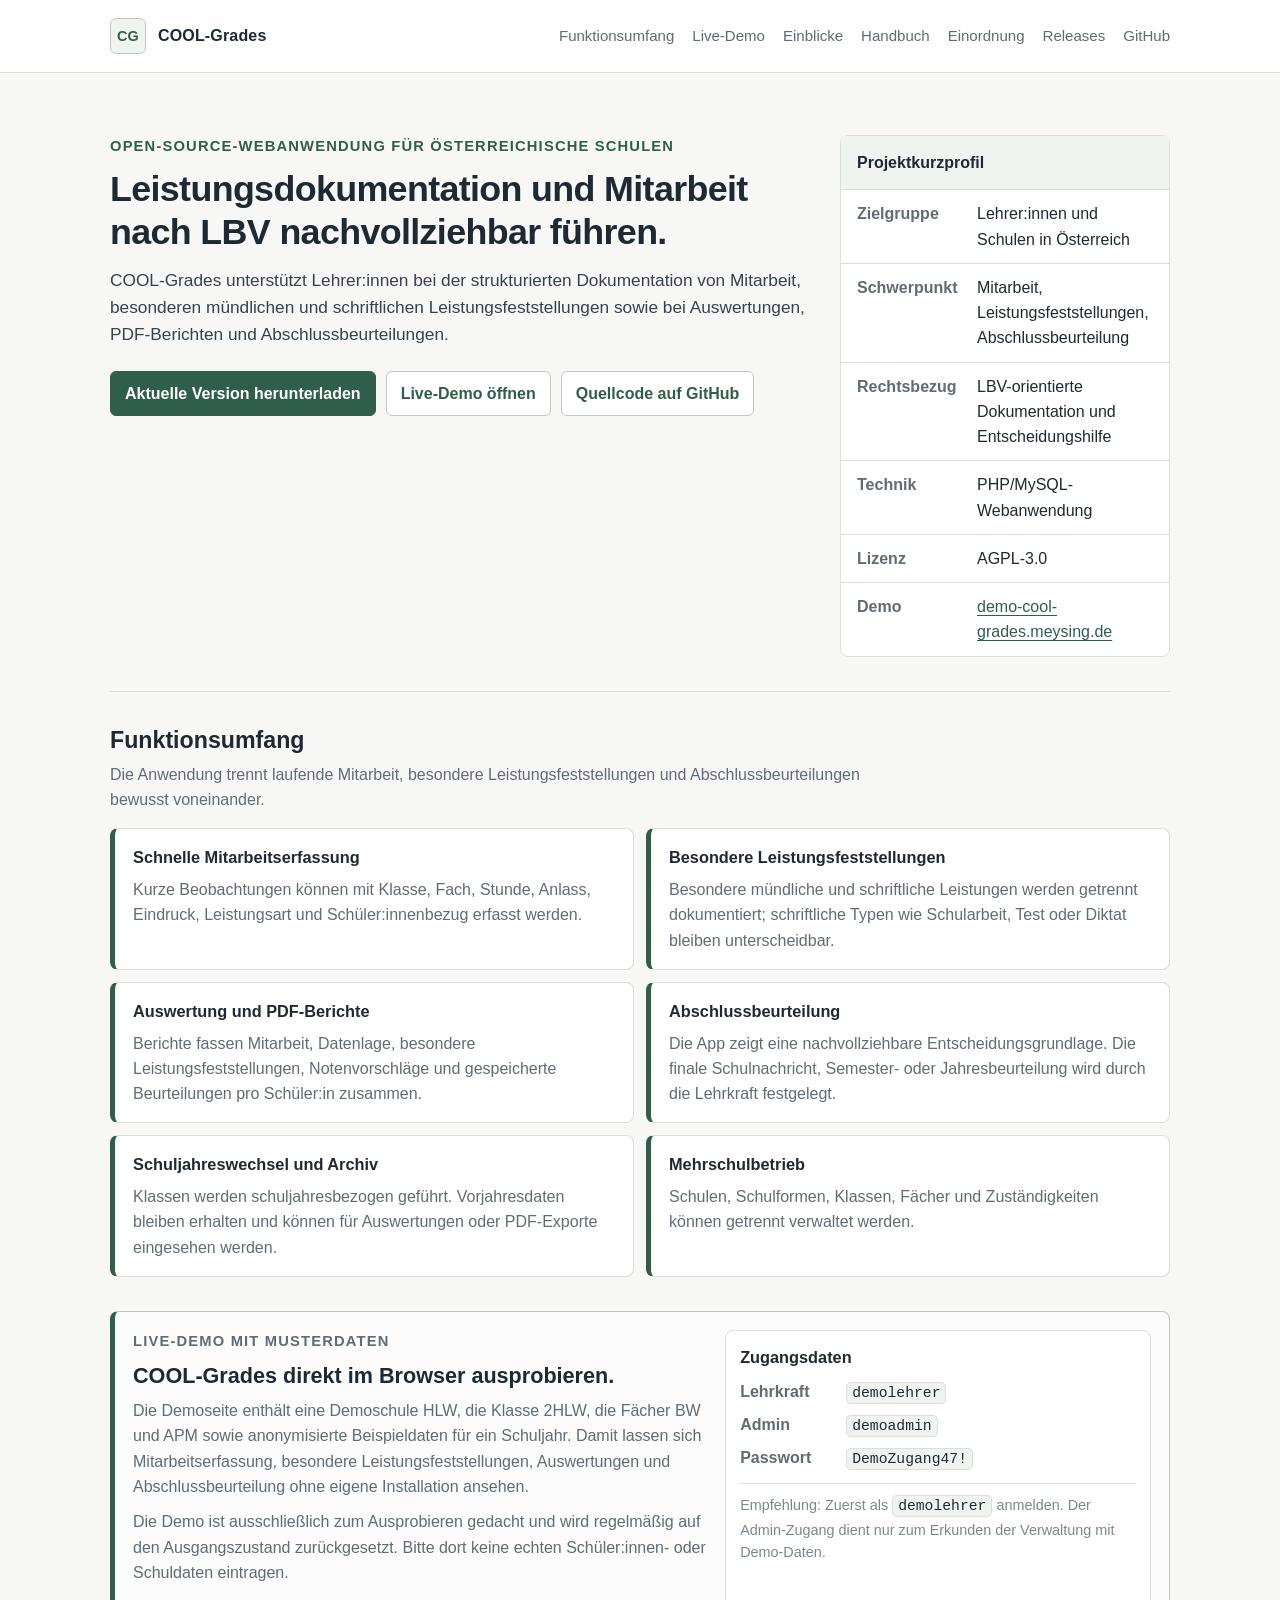
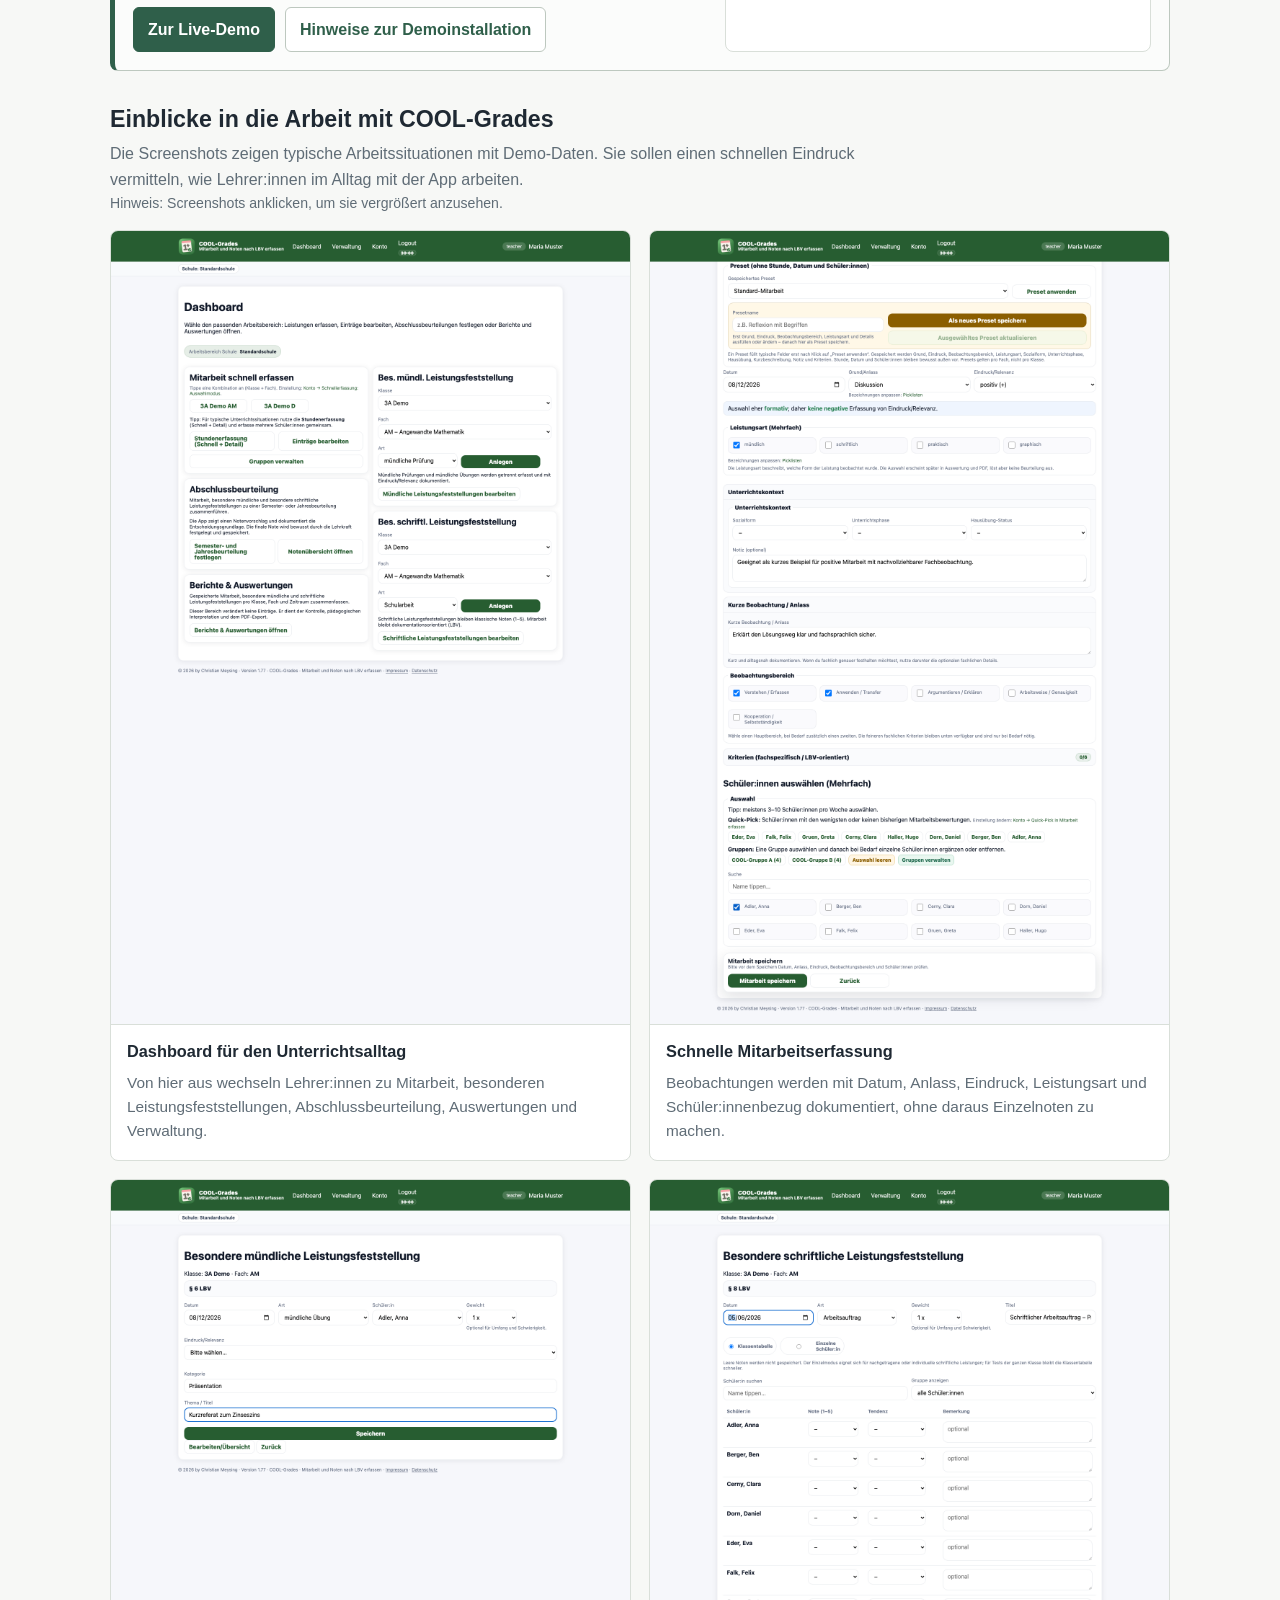
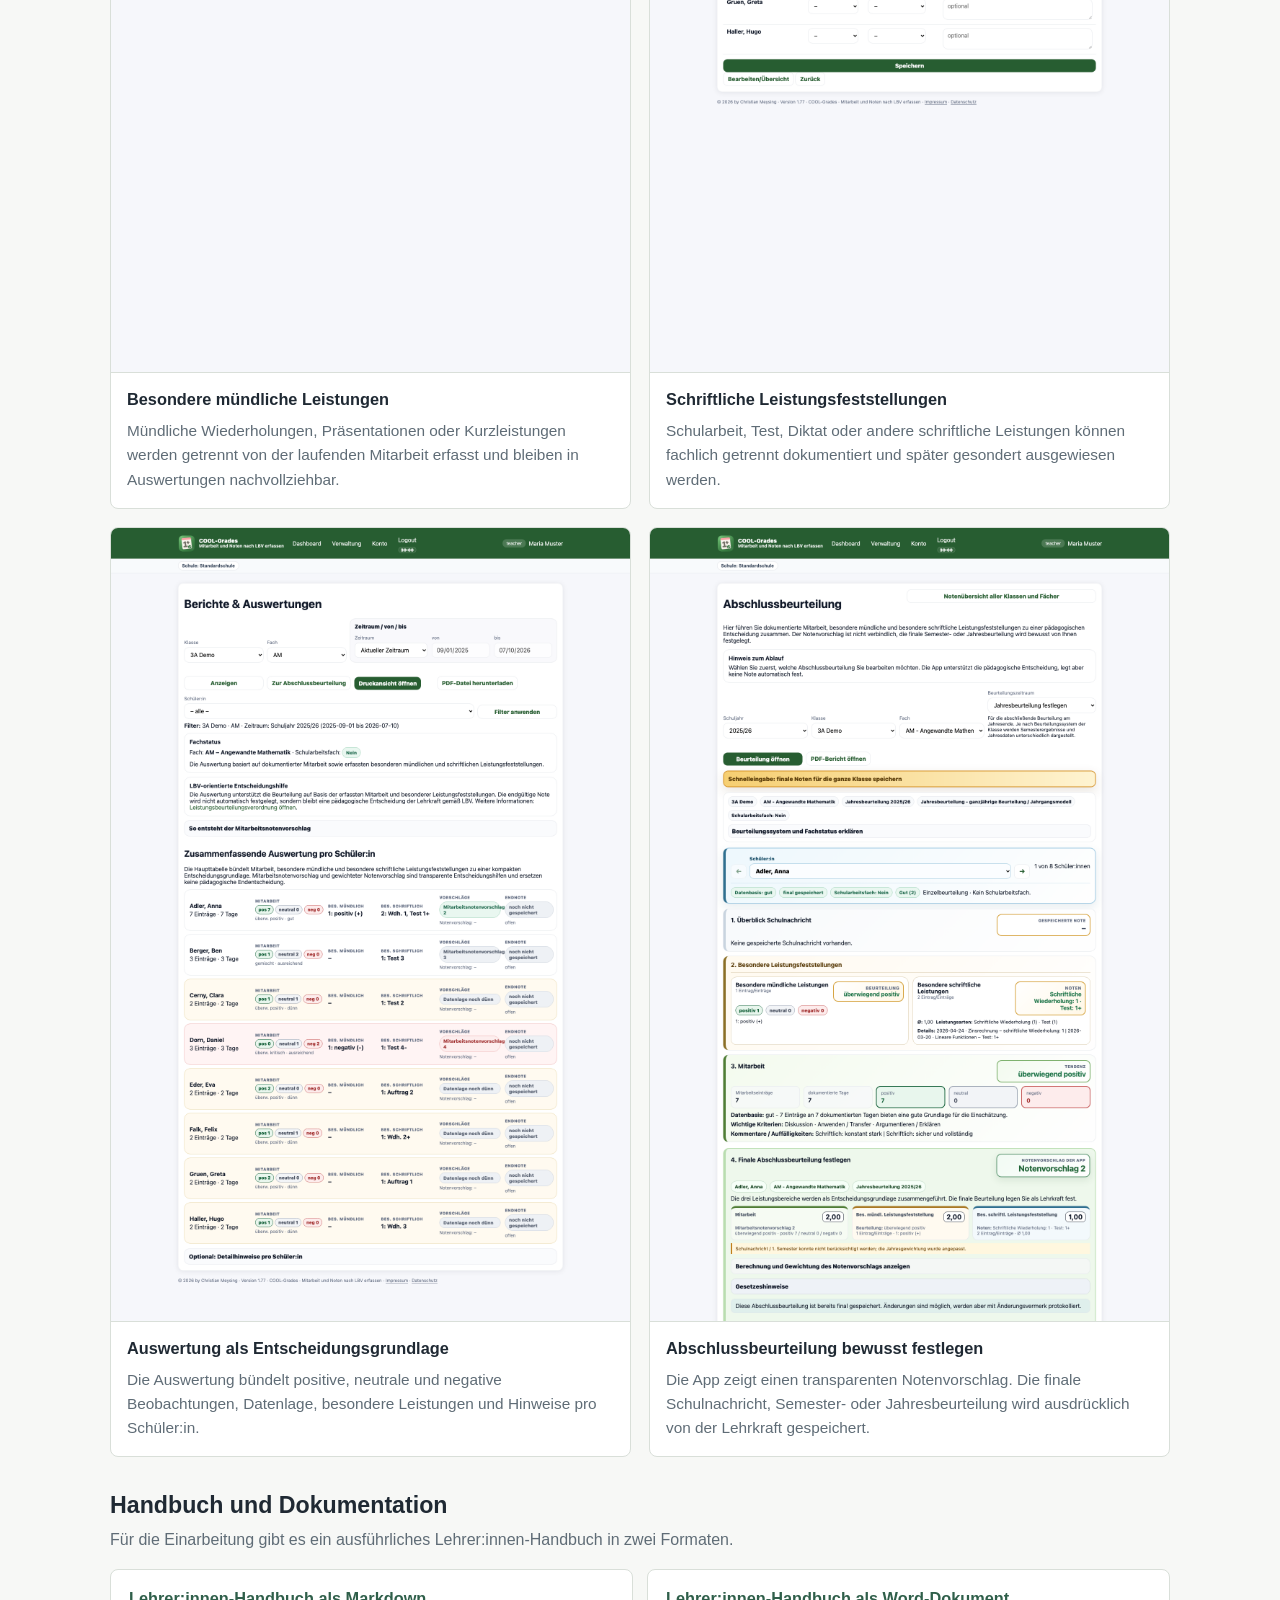
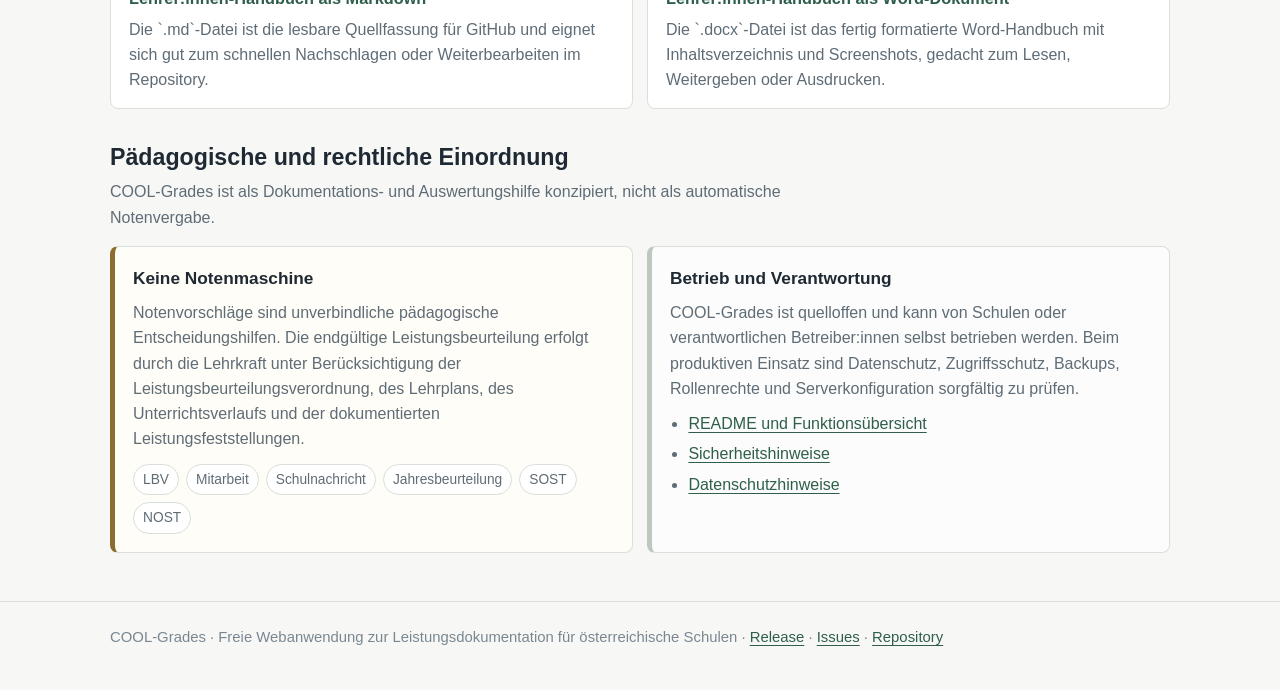
==== commit 332739fb: "Demo installation and website access" ====
--- a/docs/index.html
+++ b/docs/index.html
@@ -6,6 +6,7 @@
   <title>COOL-Grades | Leistungsdokumentation für österreichische Schulen</title>
   <meta name="description" content="COOL-Grades ist eine freie PHP/MySQL-Webanwendung zur LBV-orientierten Dokumentation von Mitarbeit, besonderen Leistungsfeststellungen, Auswertungen und Abschlussbeurteilungen.">
   <meta name="robots" content="index,follow">
+  <meta name="google-site-verification" content="YBQRpRcjBFuxK_fFpxAjEb0lXHjIh4YiTzNXHD8Yrtk">
   <meta property="og:title" content="COOL-Grades">
   <meta property="og:description" content="Freie Webanwendung zur Mitarbeitserfassung und Leistungsdokumentation für österreichische Schulen.">
   <meta property="og:type" content="website">
@@ -266,14 +267,84 @@
       font-size: 1.02rem;
     }
 
-    .feature p {
-      margin: 0;
-      color: var(--muted);
-    }
-
-    .two-columns {
-      display: grid;
-      grid-template-columns: 1fr 1fr;
+	    .feature p {
+	      margin: 0;
+	      color: var(--muted);
+	    }
+
+	    .demo-panel {
+	      display: grid;
+	      grid-template-columns: minmax(0, 1.15fr) minmax(280px, .85fr);
+	      gap: 16px;
+	      align-items: stretch;
+	      padding: 18px;
+	      border: 1px solid var(--line-strong);
+	      border-left: 5px solid var(--accent);
+	      border-radius: 8px;
+	      background: #fbfcfb;
+	    }
+
+	    .demo-panel h2 {
+	      margin: 0 0 8px;
+	      font-size: 1.35rem;
+	      line-height: 1.25;
+	    }
+
+	    .demo-panel p {
+	      margin: 0 0 10px;
+	      color: var(--muted);
+	    }
+
+	    .demo-login {
+	      padding: 14px;
+	      border: 1px solid var(--line);
+	      border-radius: 8px;
+	      background: var(--surface);
+	    }
+
+	    .demo-login h3 {
+	      margin: 0 0 8px;
+	      font-size: 1.02rem;
+	    }
+
+	    .demo-login dl {
+	      display: grid;
+	      grid-template-columns: 96px 1fr;
+	      gap: 7px 10px;
+	      margin: 0;
+	    }
+
+	    .demo-login dt,
+	    .demo-login dd {
+	      margin: 0;
+	    }
+
+	    .demo-login dt {
+	      color: var(--muted);
+	      font-weight: 700;
+	    }
+
+	    .demo-login code {
+	      padding: 2px 5px;
+	      border: 1px solid var(--line);
+	      border-radius: 5px;
+	      background: var(--surface-soft);
+	      color: var(--text);
+	      font-family: "Cascadia Mono", "SFMono-Regular", Consolas, monospace;
+	      font-size: .92rem;
+	    }
+
+	    .demo-note {
+	      margin-top: 12px;
+	      padding-top: 10px;
+	      border-top: 1px solid var(--line);
+	      color: var(--quiet);
+	      font-size: .9rem;
+	    }
+
+	    .two-columns {
+	      display: grid;
+	      grid-template-columns: 1fr 1fr;
       gap: 14px;
     }
 
@@ -503,11 +574,12 @@
     }
 
     @media (max-width: 860px) {
-      .nav,
-      .intro,
-      .two-columns,
-      .screenshot-grid,
-      .handbook-list {
+	      .nav,
+	      .intro,
+	      .demo-panel,
+	      .two-columns,
+	      .screenshot-grid,
+	      .handbook-list {
         grid-template-columns: 1fr;
       }
 
@@ -569,9 +641,10 @@
     <nav class="page nav" aria-label="Hauptnavigation">
       <div class="brand"><span class="brand-mark">CG</span><span>COOL-Grades</span></div>
       <div class="nav-links">
-        <a href="#umfang">Funktionsumfang</a>
-        <a href="#einblicke">Einblicke</a>
-        <a href="#handbuch">Handbuch</a>
+	        <a href="#umfang">Funktionsumfang</a>
+	        <a href="#demo">Live-Demo</a>
+	        <a href="#einblicke">Einblicke</a>
+	        <a href="#handbuch">Handbuch</a>
         <a href="#einordnung">Einordnung</a>
         <a href="https://github.com/chrismey-71/cool-grades/releases">Releases</a>
         <a href="https://github.com/chrismey-71/cool-grades">GitHub</a>
@@ -589,10 +662,11 @@
           besonderen mündlichen und schriftlichen Leistungsfeststellungen sowie bei Auswertungen,
           PDF-Berichten und Abschlussbeurteilungen.
         </p>
-        <div class="actions">
-          <a class="button primary" href="https://github.com/chrismey-71/cool-grades/releases/latest">Aktuelle Version herunterladen</a>
-          <a class="button" href="https://github.com/chrismey-71/cool-grades">Quellcode auf GitHub</a>
-        </div>
+	        <div class="actions">
+	          <a class="button primary" href="https://github.com/chrismey-71/cool-grades/releases/latest">Aktuelle Version herunterladen</a>
+	          <a class="button" href="https://demo-cool-grades.meysing.de">Live-Demo öffnen</a>
+	          <a class="button" href="https://github.com/chrismey-71/cool-grades">Quellcode auf GitHub</a>
+	        </div>
       </div>
 
       <aside class="facts" aria-label="Projektkurzprofil">
@@ -606,11 +680,13 @@
           <dd>LBV-orientierte Dokumentation und Entscheidungshilfe</dd>
           <dt>Technik</dt>
           <dd>PHP/MySQL-Webanwendung</dd>
-          <dt>Lizenz</dt>
-          <dd>AGPL-3.0</dd>
-        </dl>
-      </aside>
-    </section>
+	          <dt>Lizenz</dt>
+	          <dd>AGPL-3.0</dd>
+	          <dt>Demo</dt>
+	          <dd><a href="https://demo-cool-grades.meysing.de">demo-cool-grades.meysing.de</a></dd>
+	        </dl>
+	      </aside>
+	    </section>
 
     <section class="section" id="umfang">
       <div class="section-header">
@@ -642,10 +718,46 @@
           <h3>Mehrschulbetrieb</h3>
           <p>Schulen, Schulformen, Klassen, Fächer und Zuständigkeiten können getrennt verwaltet werden.</p>
         </article>
-      </div>
-    </section>
-
-    <section class="section" id="einblicke">
+	      </div>
+	    </section>
+
+	    <section class="section" id="demo">
+	      <div class="demo-panel">
+	        <div>
+	          <p class="kicker">Live-Demo mit Musterdaten</p>
+	          <h2>COOL-Grades direkt im Browser ausprobieren.</h2>
+	          <p>
+	            Die Demoseite enthält eine Demoschule HLW, die Klasse 2HLW, die Fächer BW und APM
+	            sowie anonymisierte Beispieldaten für ein Schuljahr. Damit lassen sich Mitarbeitserfassung,
+	            besondere Leistungsfeststellungen, Auswertungen und Abschlussbeurteilung ohne eigene Installation ansehen.
+	          </p>
+	          <p>
+	            Die Demo ist ausschließlich zum Ausprobieren gedacht und wird regelmäßig auf den Ausgangszustand zurückgesetzt.
+	            Bitte dort keine echten Schüler:innen- oder Schuldaten eintragen.
+	          </p>
+	          <div class="actions">
+	            <a class="button primary" href="https://demo-cool-grades.meysing.de">Zur Live-Demo</a>
+	            <a class="button" href="demoinstallation.md">Hinweise zur Demoinstallation</a>
+	          </div>
+	        </div>
+	        <aside class="demo-login" aria-label="Demo-Zugangsdaten">
+	          <h3>Zugangsdaten</h3>
+	          <dl>
+	            <dt>Lehrkraft</dt>
+	            <dd><code>demolehrer</code></dd>
+	            <dt>Admin</dt>
+	            <dd><code>demoadmin</code></dd>
+	            <dt>Passwort</dt>
+	            <dd><code>DemoZugang47!</code></dd>
+	          </dl>
+	          <div class="demo-note">
+	            Empfehlung: Zuerst als <code>demolehrer</code> anmelden. Der Admin-Zugang dient nur zum Erkunden der Verwaltung mit Demo-Daten.
+	          </div>
+	        </aside>
+	      </div>
+	    </section>
+
+	    <section class="section" id="einblicke">
       <div class="section-header">
         <h2>Einblicke in die Arbeit mit COOL-Grades</h2>
         <p>Die Screenshots zeigen typische Arbeitssituationen mit Demo-Daten. Sie sollen einen schnellen Eindruck vermitteln, wie Lehrer:innen im Alltag mit der App arbeiten.</p>
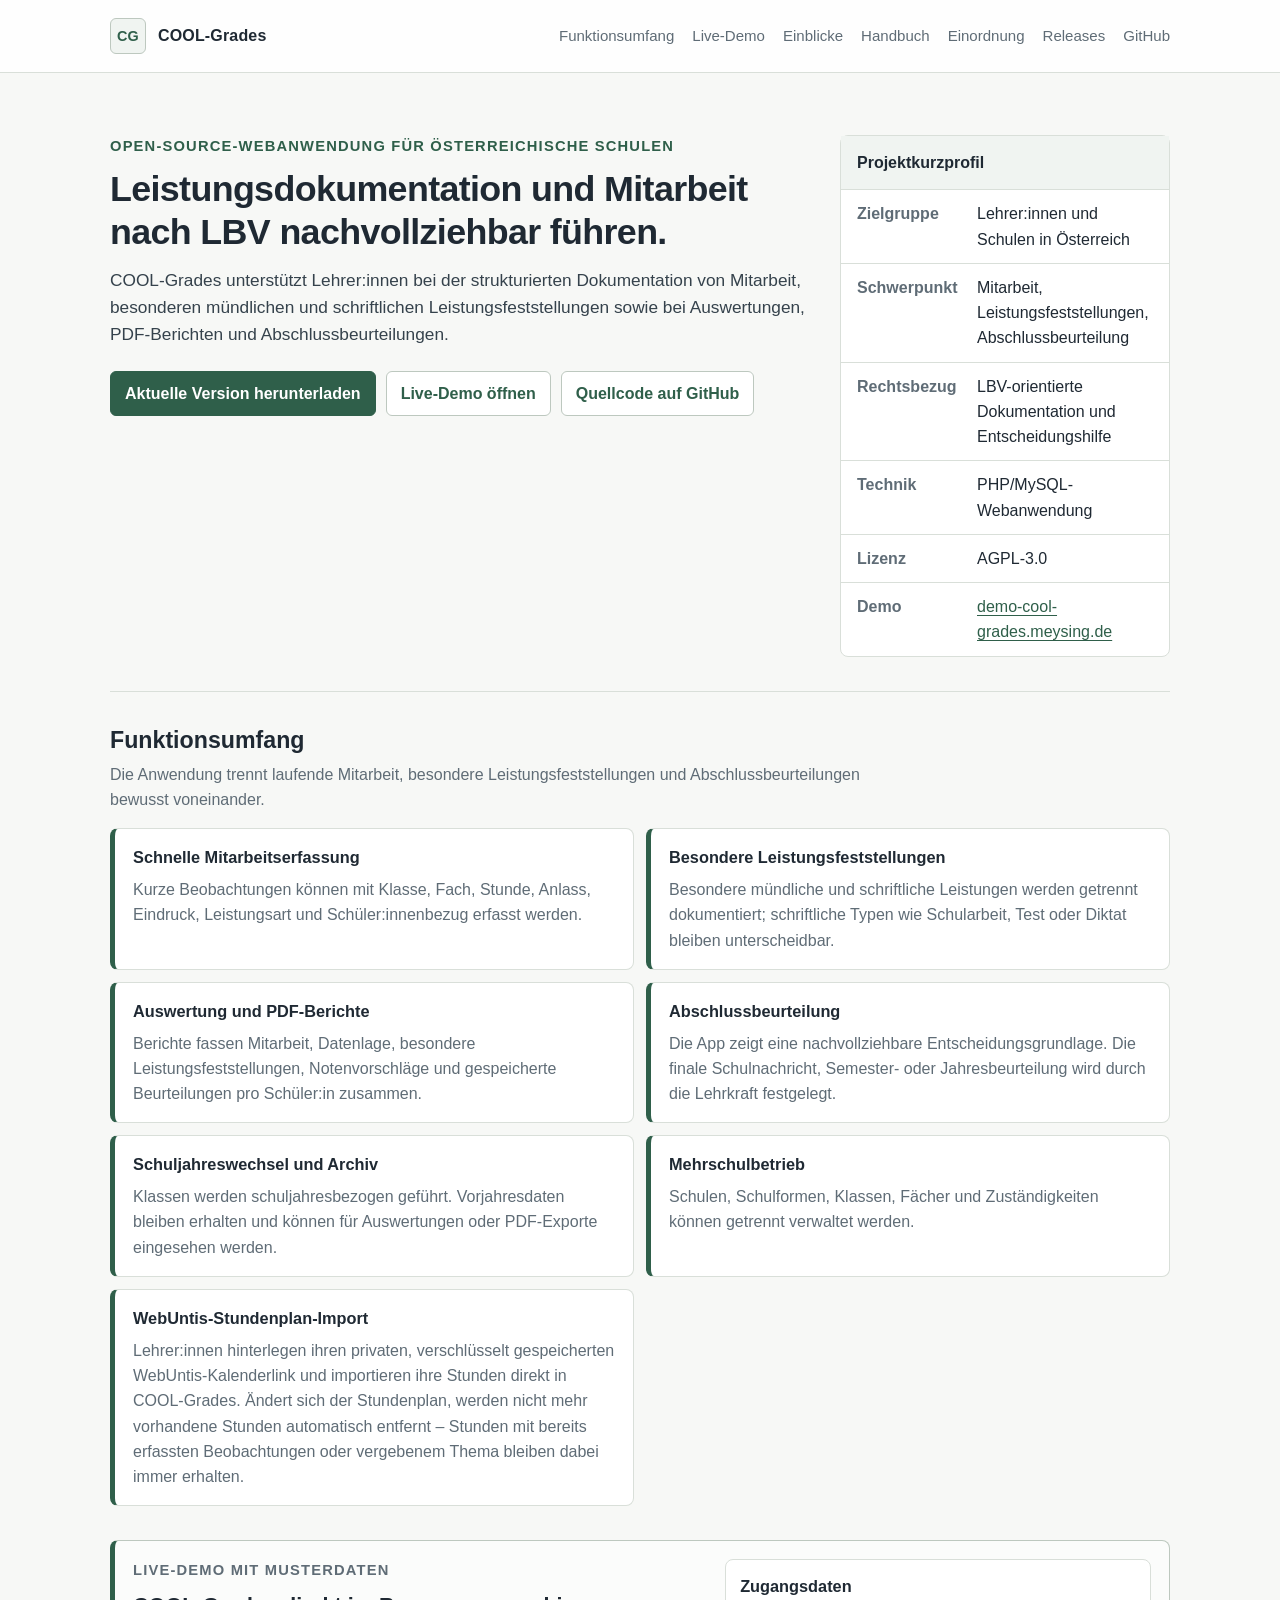
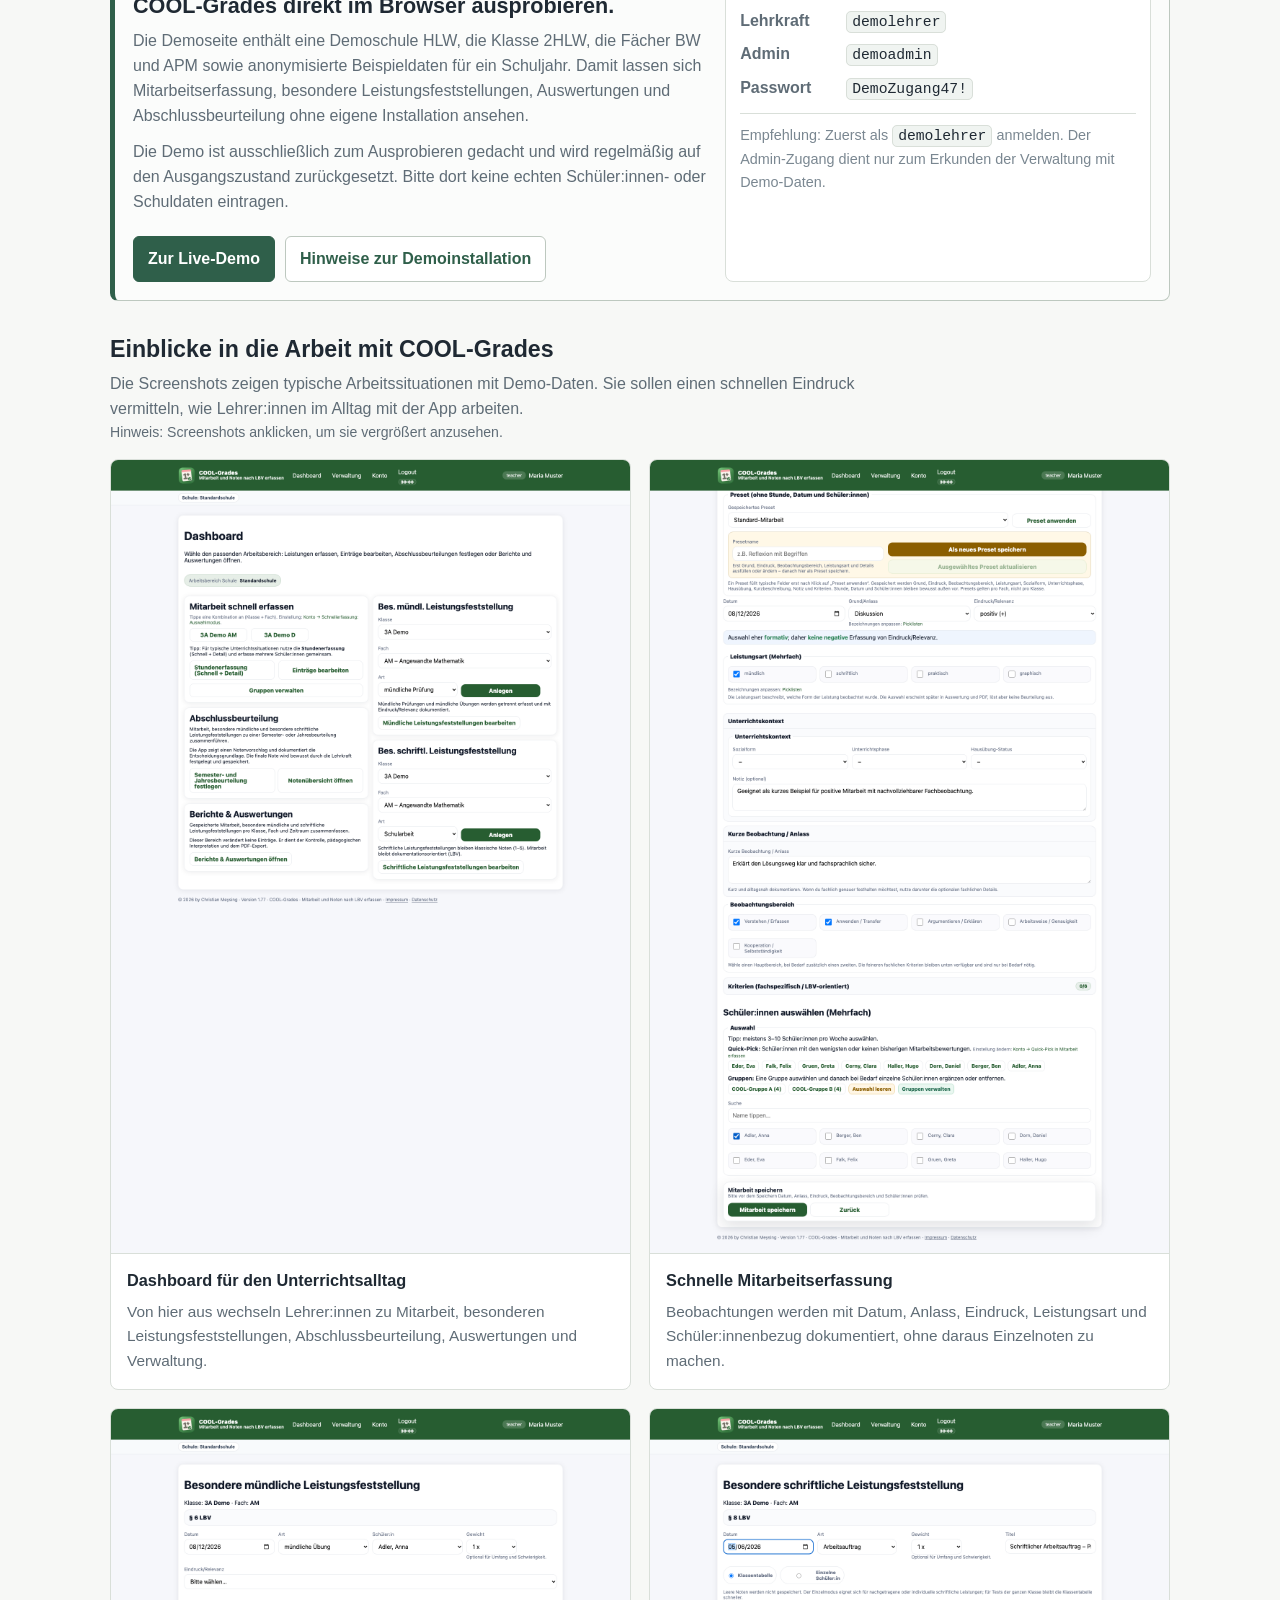
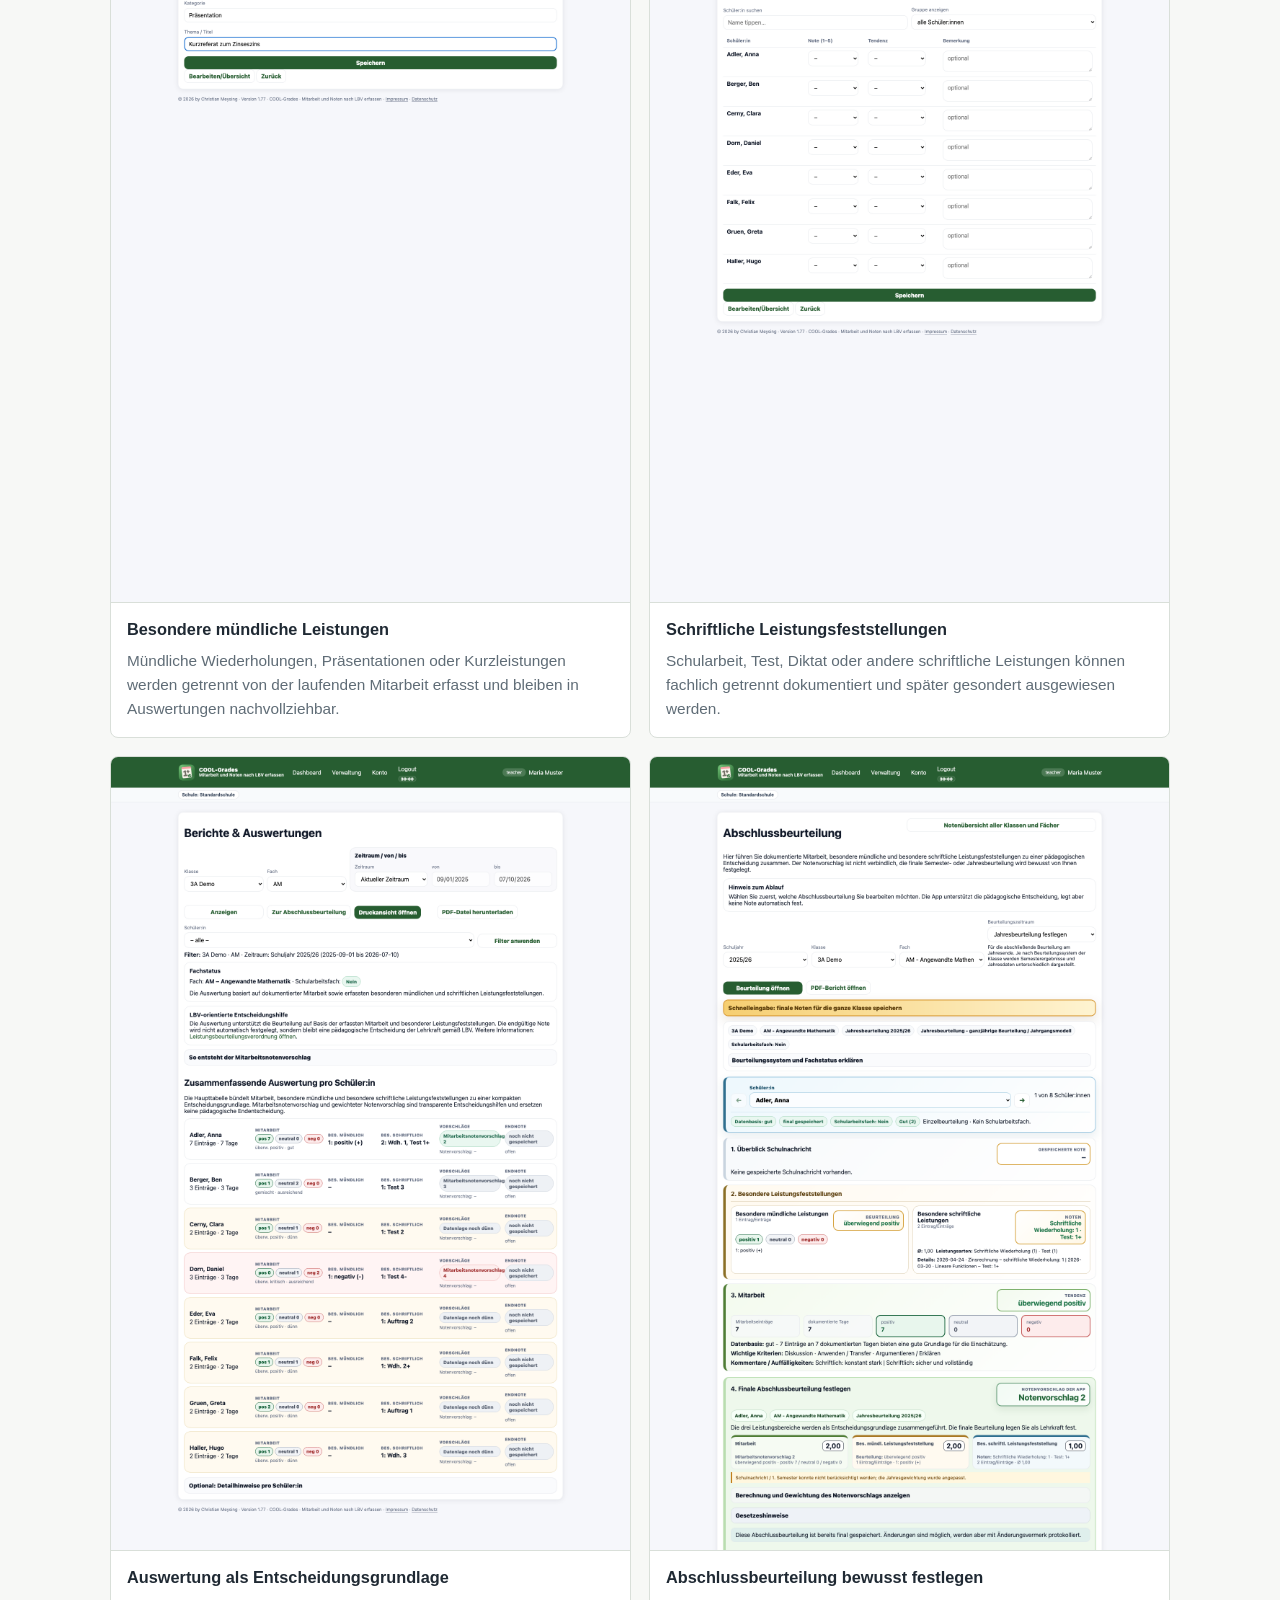
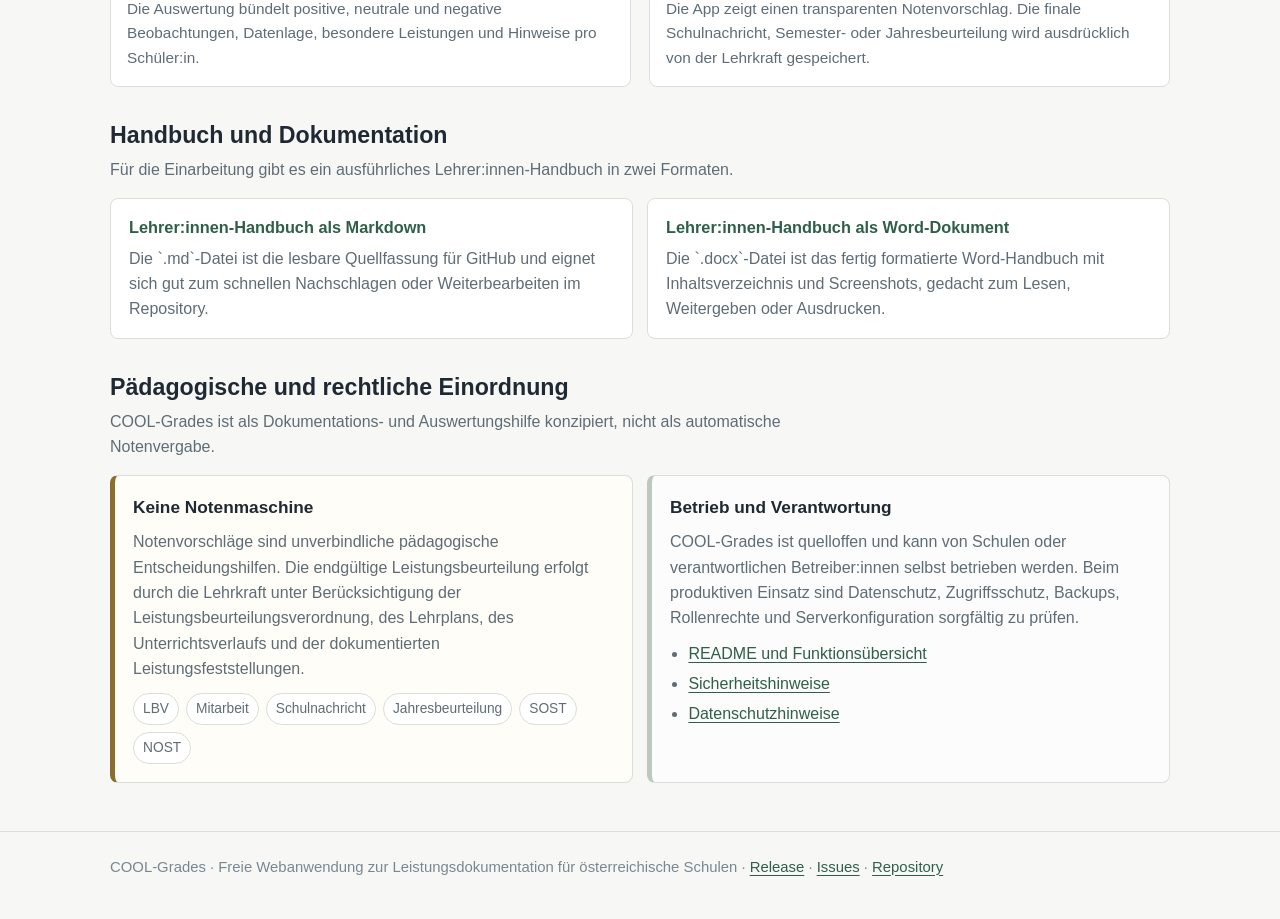
==== commit b1d90fe8: "Projektwebsite: WebUntis-Import ergänzt Der Funktionsumfang auf der GitHub-Pages-Website hat noch ni" ====
--- a/docs/index.html
+++ b/docs/index.html
@@ -717,6 +717,10 @@
         <article class="feature">
           <h3>Mehrschulbetrieb</h3>
           <p>Schulen, Schulformen, Klassen, Fächer und Zuständigkeiten können getrennt verwaltet werden.</p>
+        </article>
+        <article class="feature">
+          <h3>WebUntis-Stundenplan-Import</h3>
+          <p>Lehrer:innen hinterlegen ihren privaten, verschlüsselt gespeicherten WebUntis-Kalenderlink und importieren ihre Stunden direkt in COOL-Grades. Ändert sich der Stundenplan, werden nicht mehr vorhandene Stunden automatisch entfernt – Stunden mit bereits erfassten Beobachtungen oder vergebenem Thema bleiben dabei immer erhalten.</p>
         </article>
 	      </div>
 	    </section>
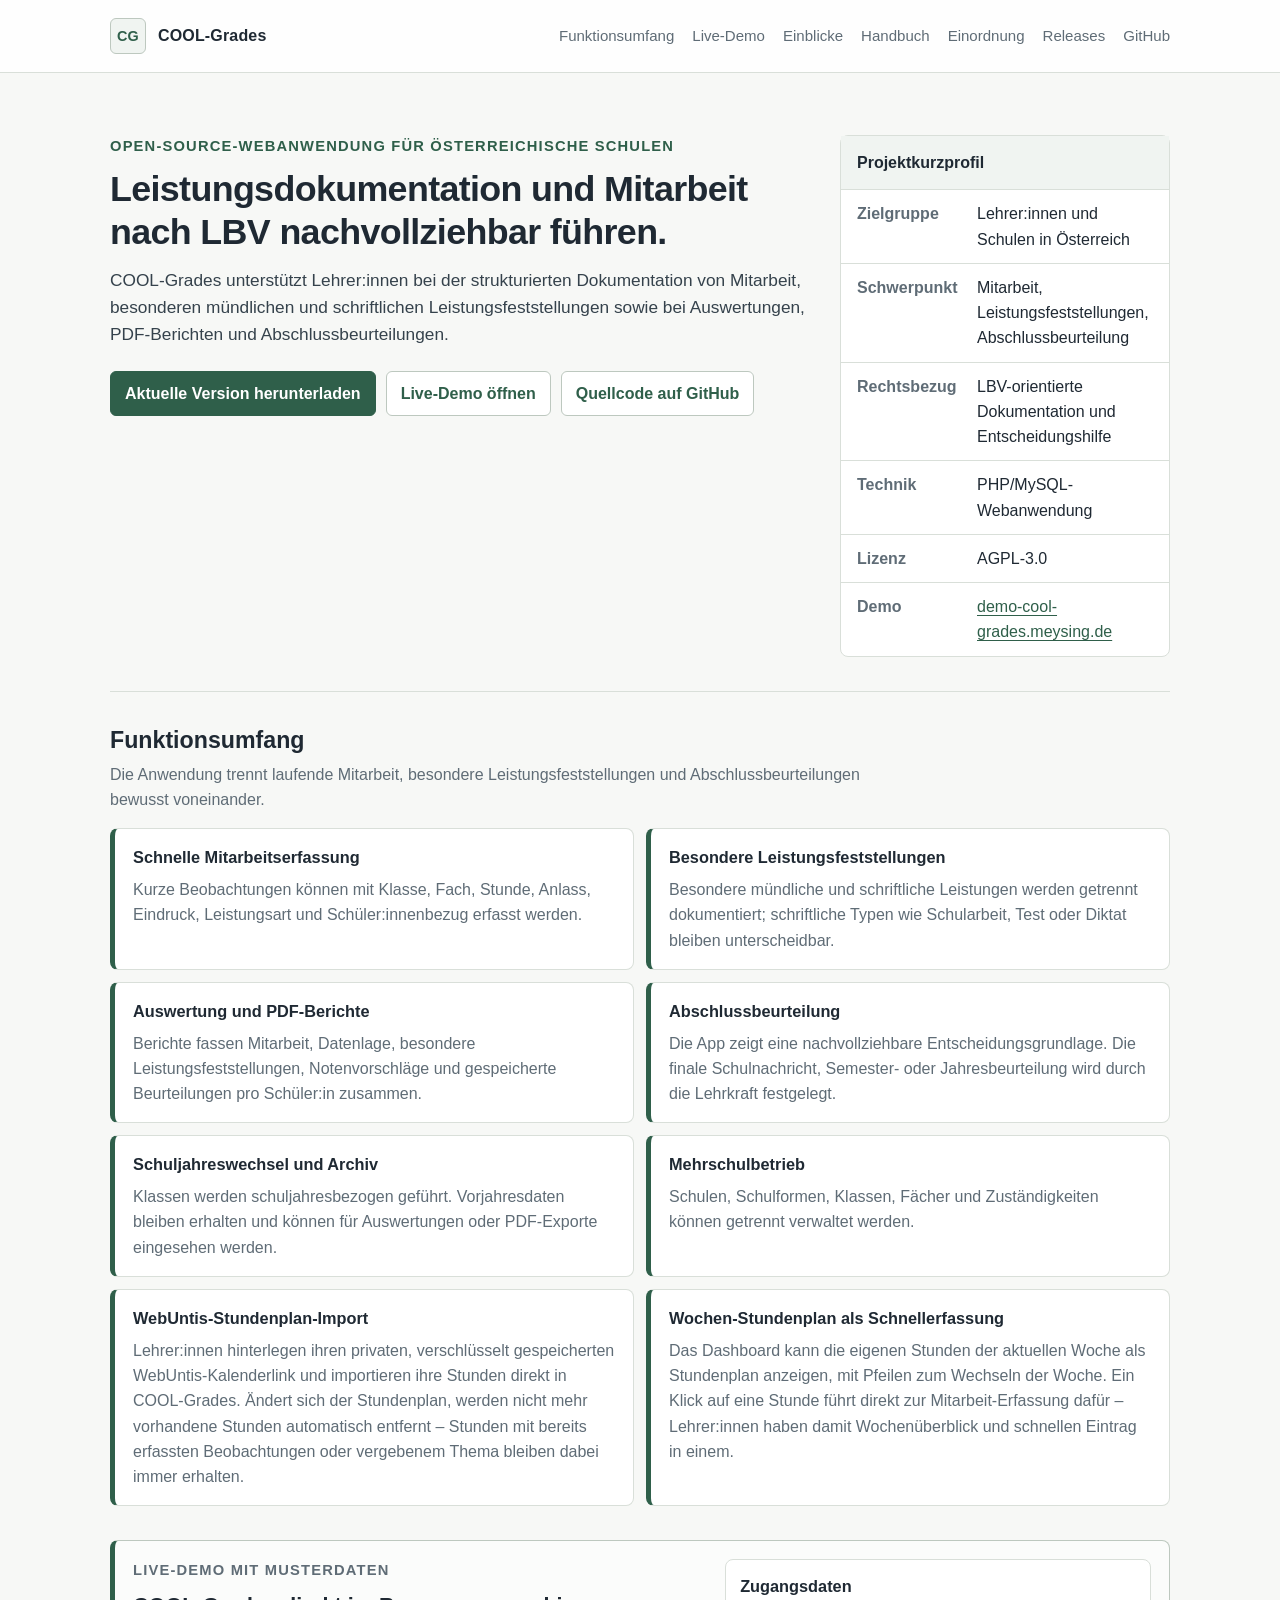
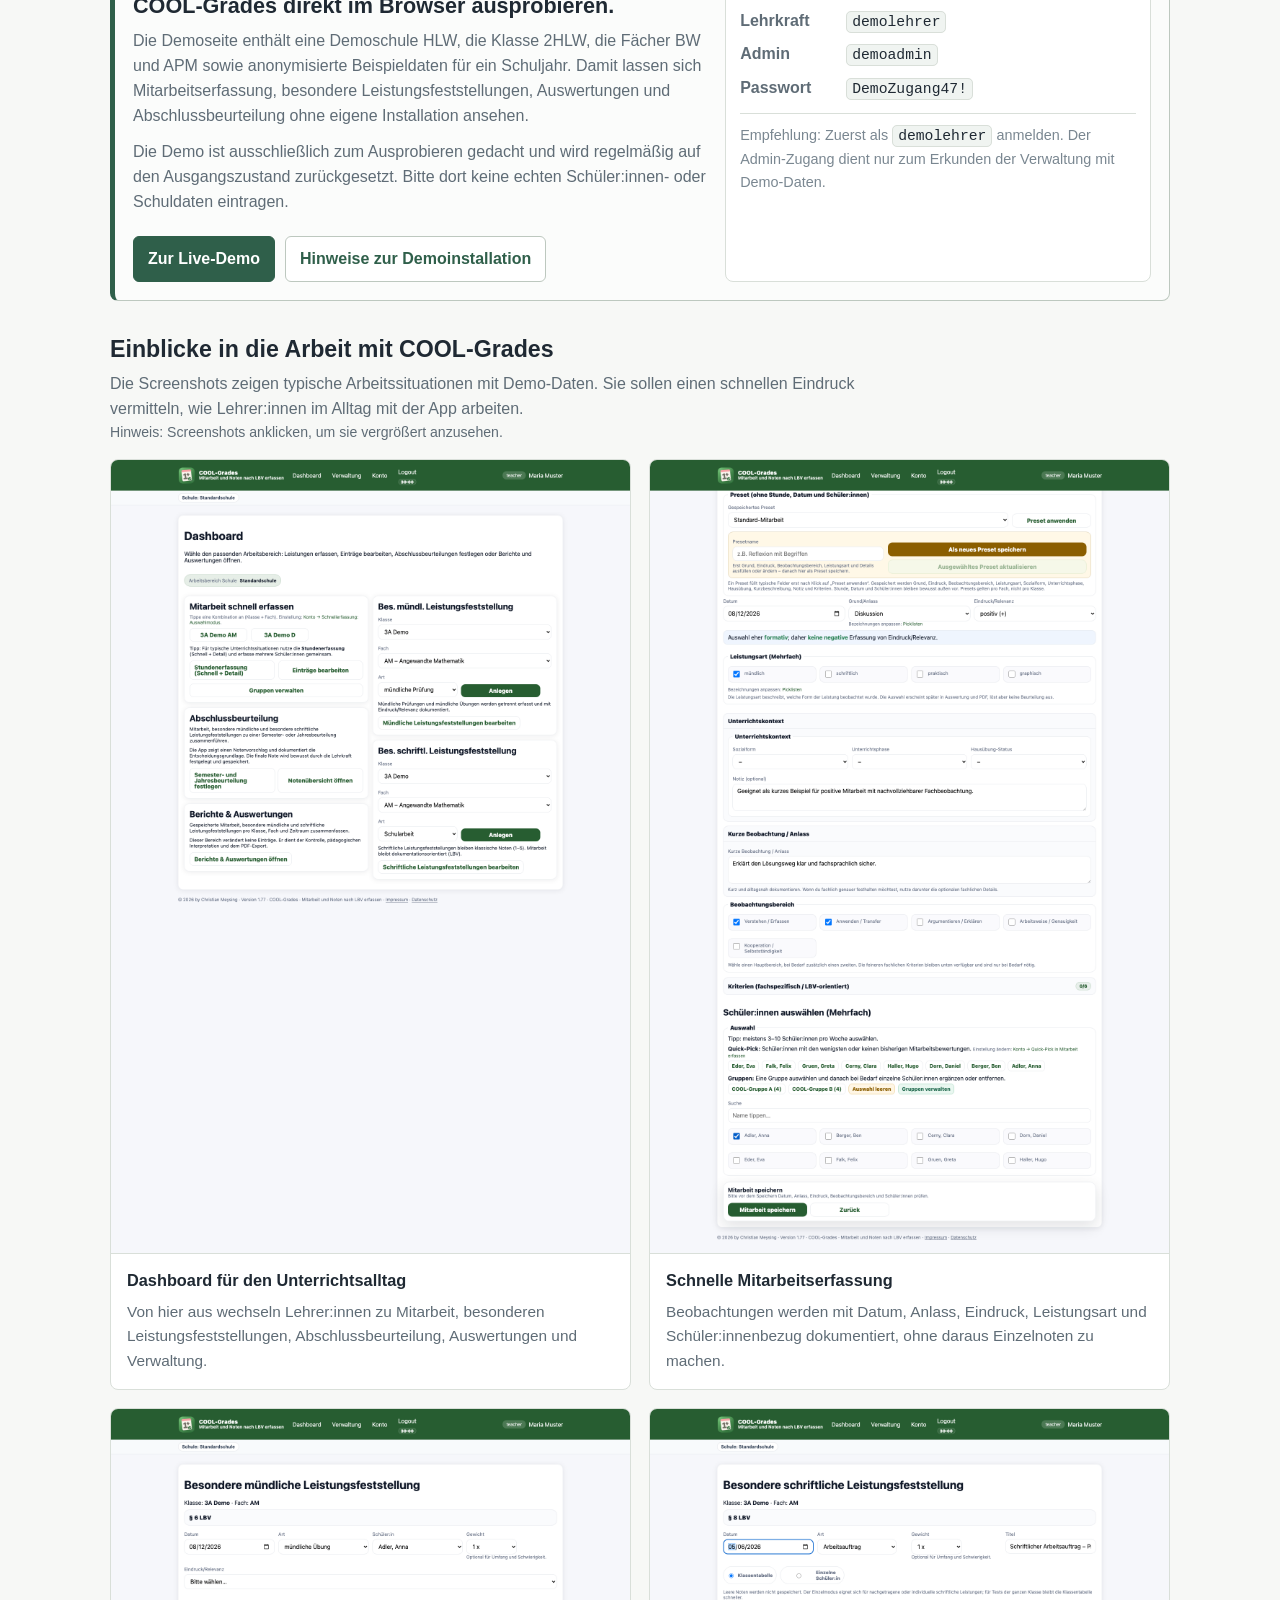
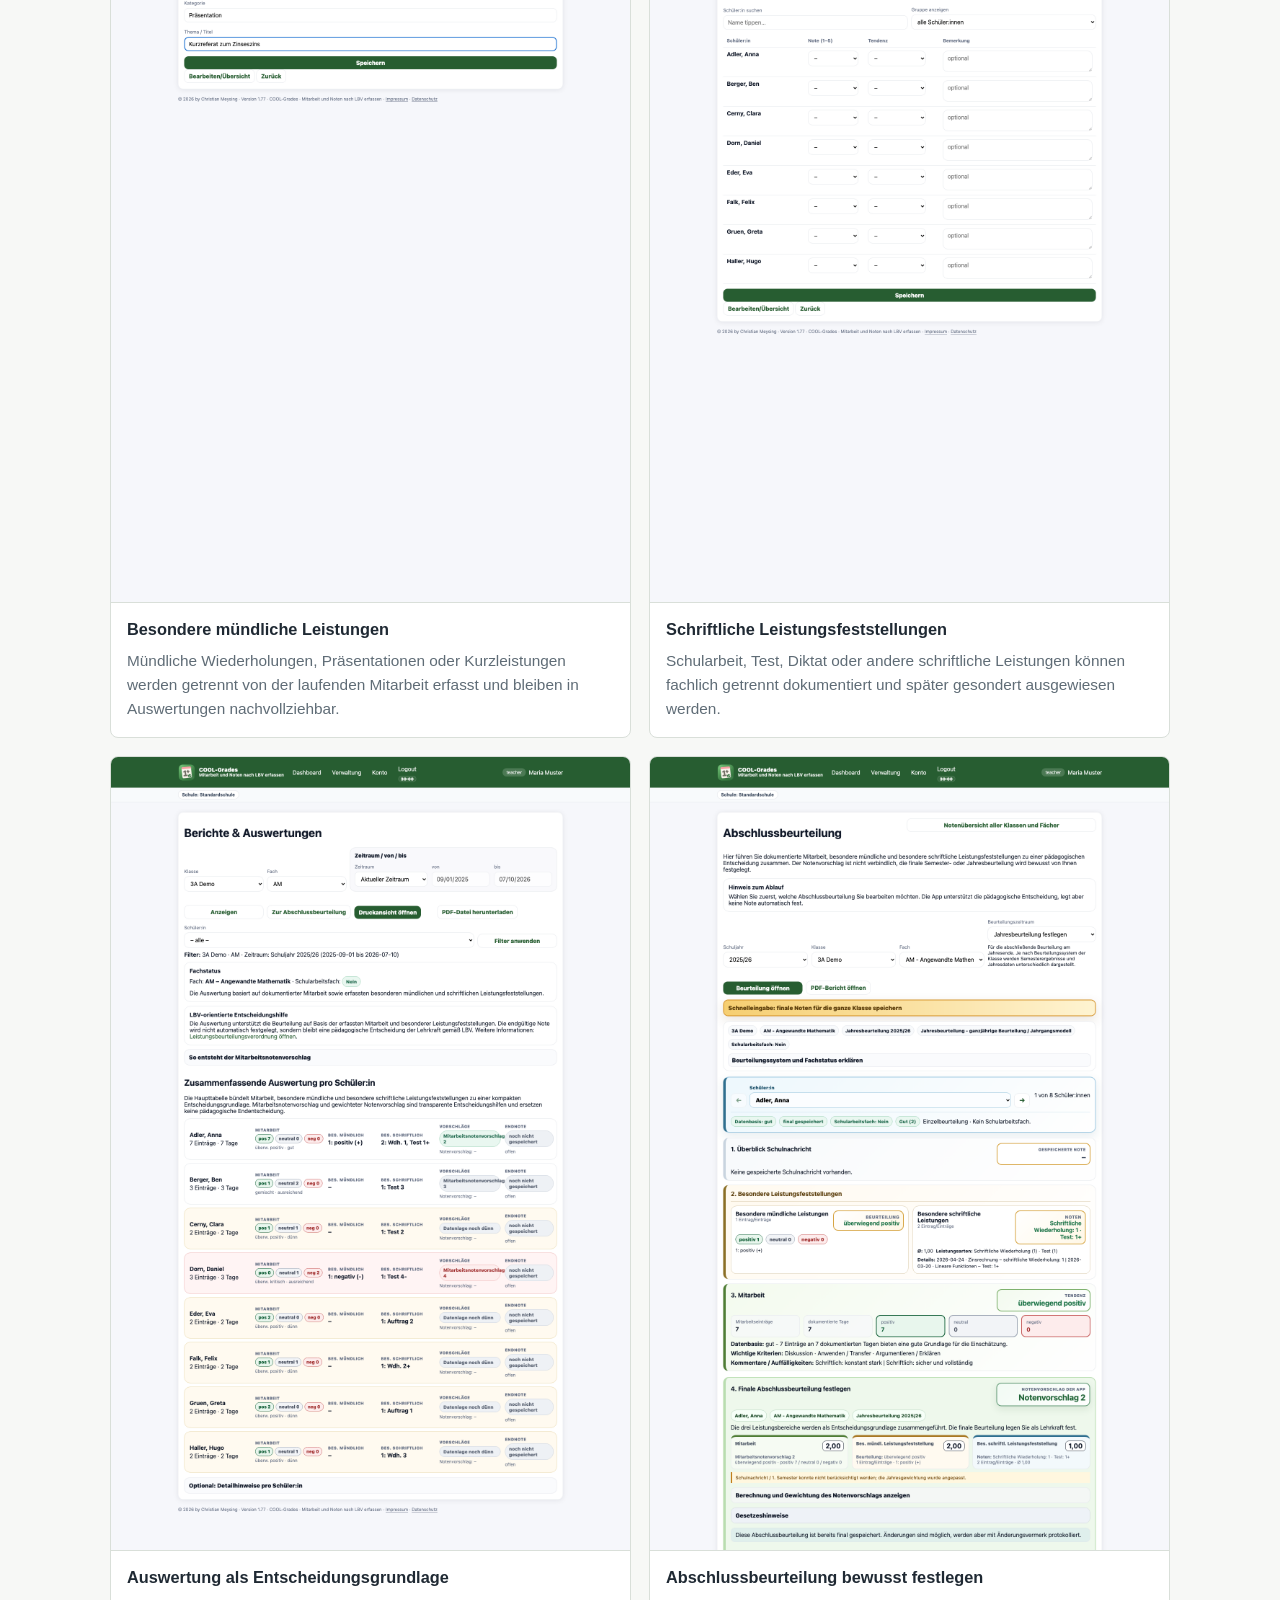
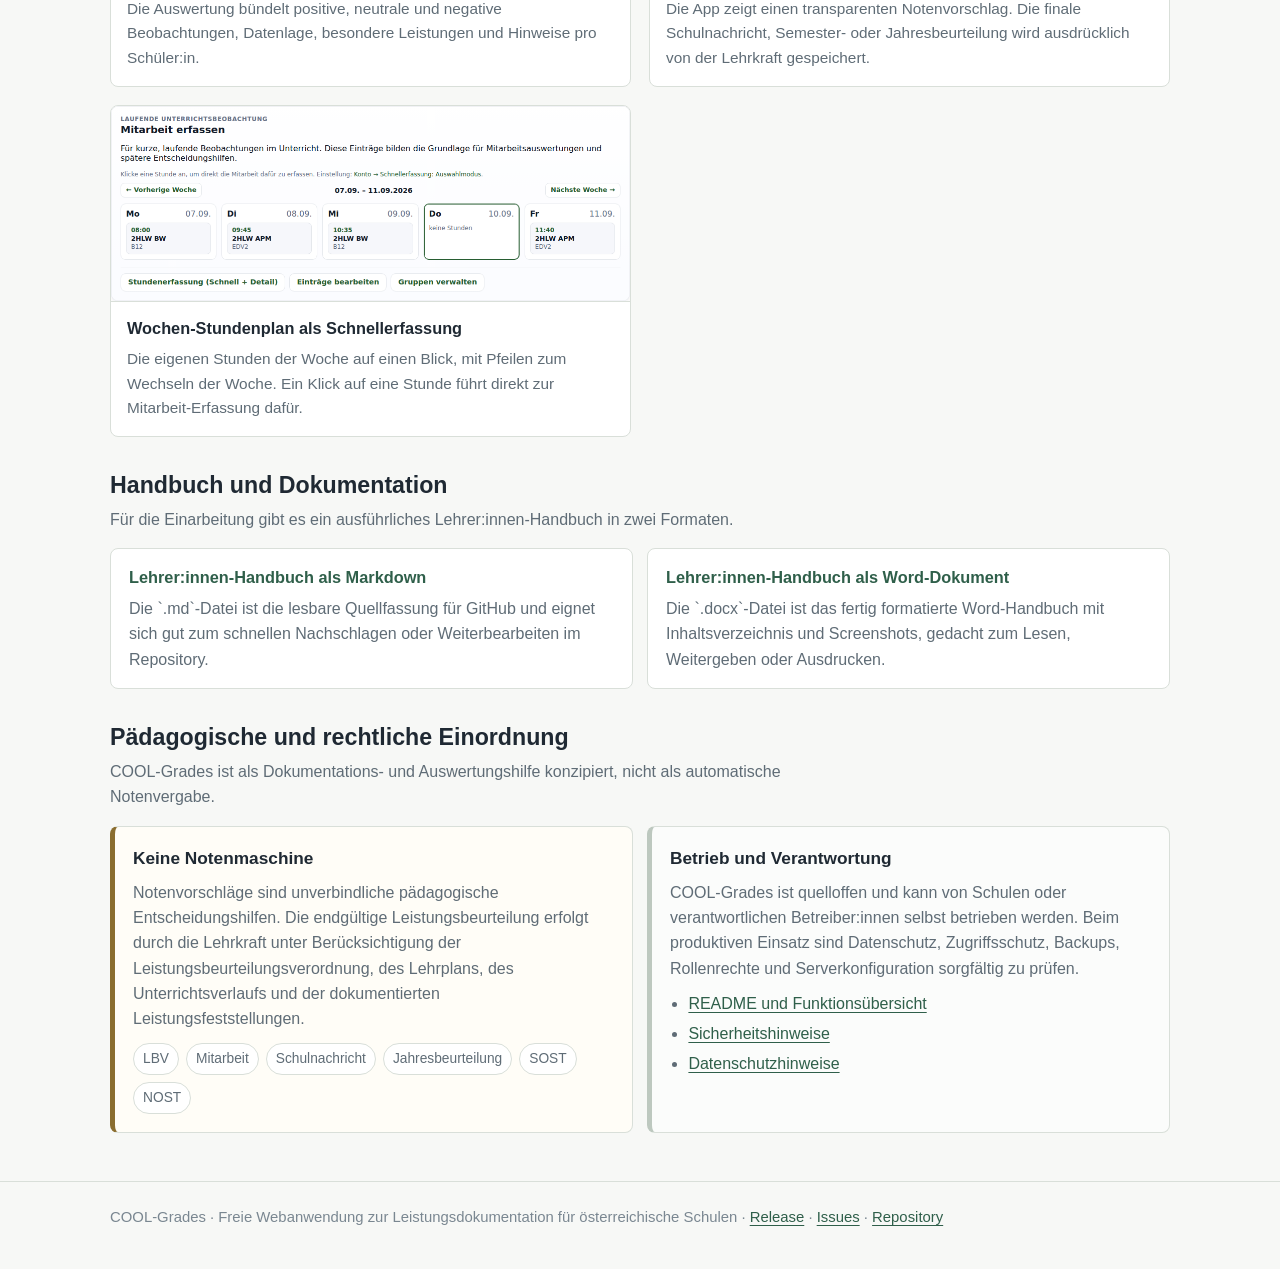
==== commit 44541fa2: "Projektwebsite: Wochen-Stundenplan ergaenzt (mit Screenshot) Der Funktionsumfang und die Screenshot-" ====
--- a/docs/index.html
+++ b/docs/index.html
@@ -721,6 +721,10 @@
         <article class="feature">
           <h3>WebUntis-Stundenplan-Import</h3>
           <p>Lehrer:innen hinterlegen ihren privaten, verschlüsselt gespeicherten WebUntis-Kalenderlink und importieren ihre Stunden direkt in COOL-Grades. Ändert sich der Stundenplan, werden nicht mehr vorhandene Stunden automatisch entfernt – Stunden mit bereits erfassten Beobachtungen oder vergebenem Thema bleiben dabei immer erhalten.</p>
+        </article>
+        <article class="feature">
+          <h3>Wochen-Stundenplan als Schnellerfassung</h3>
+          <p>Das Dashboard kann die eigenen Stunden der aktuellen Woche als Stundenplan anzeigen, mit Pfeilen zum Wechseln der Woche. Ein Klick auf eine Stunde führt direkt zur Mitarbeit-Erfassung dafür – Lehrer:innen haben damit Wochenüberblick und schnellen Eintrag in einem.</p>
         </article>
 	      </div>
 	    </section>
@@ -834,6 +838,17 @@
             </figcaption>
           </figure>
         </article>
+        <article class="screenshot-card">
+          <figure>
+            <button class="screenshot-zoom-trigger" type="button" data-full="screenshots/lehrerhandbuch/27-schnellerfassung-stundenplan.png" data-title="Wochen-Stundenplan als Schnellerfassung" aria-label="Screenshot Wochen-Stundenplan vergrößern">
+              <img src="screenshots/lehrerhandbuch/27-schnellerfassung-stundenplan.png" alt="Wochen-Stundenplan im Dashboard mit anklickbaren Stunden für die Schnellerfassung" loading="lazy">
+            </button>
+            <figcaption>
+              <h3>Wochen-Stundenplan als Schnellerfassung</h3>
+              <p>Die eigenen Stunden der Woche auf einen Blick, mit Pfeilen zum Wechseln der Woche. Ein Klick auf eine Stunde führt direkt zur Mitarbeit-Erfassung dafür.</p>
+            </figcaption>
+          </figure>
+        </article>
       </div>
     </section>
 
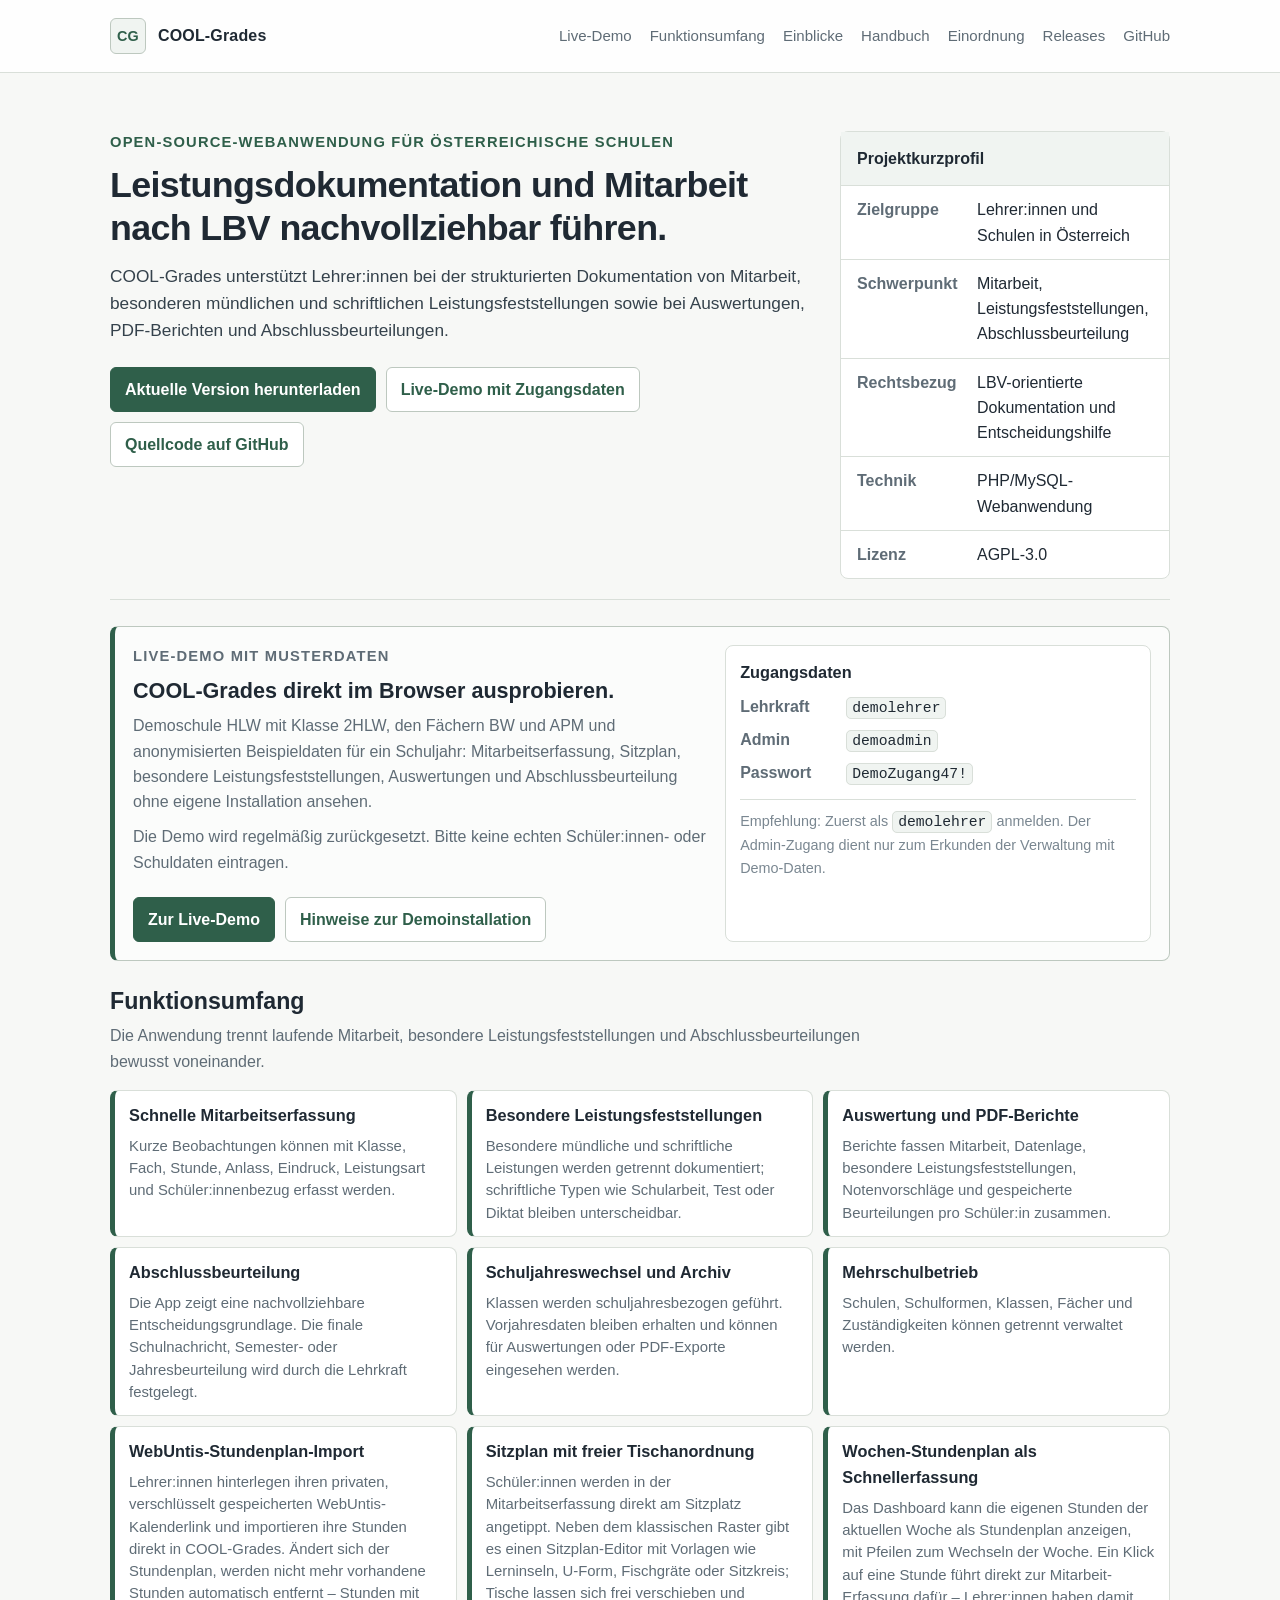
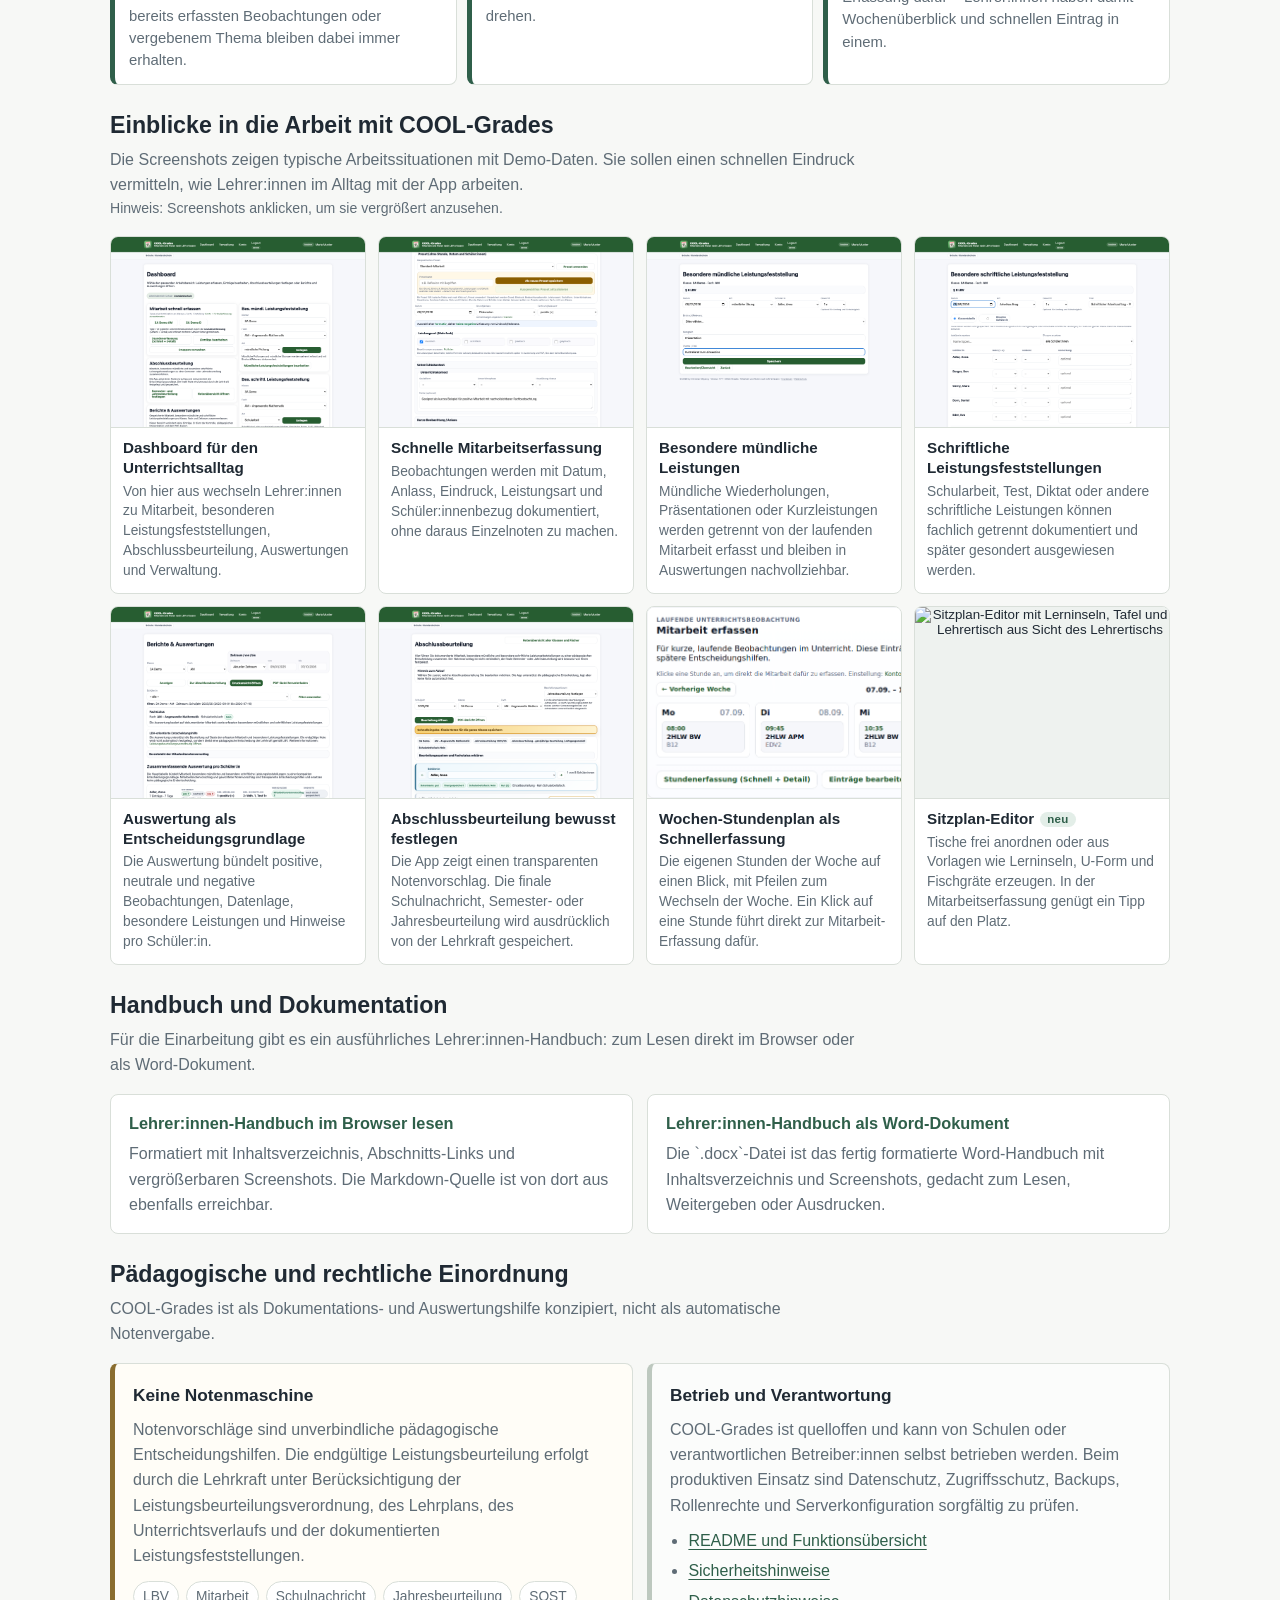
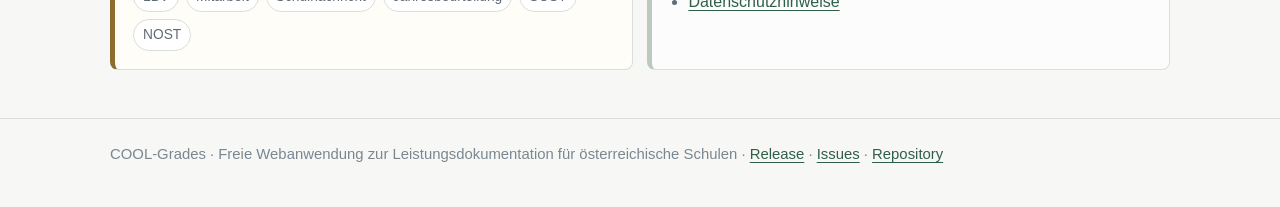
==== commit 78d31a42: "Projektseite: kompakteres Design, Sitzplan, Demo-Zugang oben, Handbuch im Browser Co-Authored-By: Cl" ====
--- a/docs/index.html
+++ b/docs/index.html
@@ -120,7 +120,7 @@
       grid-template-columns: minmax(0, 1fr) 330px;
       gap: 34px;
       align-items: start;
-      padding: 28px 0 34px;
+      padding: 24px 0 20px;
       border-bottom: 1px solid var(--line);
     }
 
@@ -229,7 +229,7 @@
     }
 
     .section {
-      padding: 34px 0 0;
+      padding: 26px 0 0;
     }
 
     .section-header {
@@ -250,12 +250,12 @@
 
     .feature-list {
       display: grid;
-      grid-template-columns: repeat(2, minmax(0, 1fr));
-      gap: 12px;
+      grid-template-columns: repeat(3, minmax(0, 1fr));
+      gap: 10px;
     }
 
     .feature {
-      padding: 16px 18px;
+      padding: 12px 14px;
       border: 1px solid var(--line);
       border-left: 5px solid var(--accent);
       border-radius: 8px;
@@ -270,6 +270,8 @@
 	    .feature p {
 	      margin: 0;
 	      color: var(--muted);
+	      font-size: .93rem;
+	      line-height: 1.5;
 	    }
 
 	    .demo-panel {
@@ -350,8 +352,8 @@
 
     .screenshot-grid {
       display: grid;
-      grid-template-columns: repeat(2, minmax(0, 1fr));
-      gap: 18px;
+      grid-template-columns: repeat(4, minmax(0, 1fr));
+      gap: 12px;
     }
 
     .screenshot-card {
@@ -365,15 +367,28 @@
       margin: 0;
     }
 
+    .screenshot-card {
+      display: flex;
+      flex-direction: column;
+    }
+
     .screenshot-card img {
       display: block;
       width: 100%;
-      height: auto;
+      aspect-ratio: 4 / 3;
+      object-fit: cover;
+      object-position: top left;
       background: #eef2ef;
+      transition: transform .2s ease;
+    }
+
+    .screenshot-zoom-trigger:hover img {
+      transform: scale(1.02);
     }
 
     .screenshot-zoom-trigger {
       display: block;
+      overflow: hidden;
       width: 100%;
       padding: 0;
       border: 0;
@@ -389,18 +404,33 @@
     }
 
     .screenshot-card figcaption {
-      padding: 14px 16px 16px;
+      padding: 10px 12px 12px;
     }
 
     .screenshot-card h3 {
-      margin: 0 0 6px;
-      font-size: 1.02rem;
+      margin: 0 0 4px;
+      font-size: .95rem;
+      line-height: 1.3;
     }
 
     .screenshot-card p {
       margin: 0;
       color: var(--muted);
-      font-size: .96rem;
+      font-size: .86rem;
+      line-height: 1.45;
+    }
+
+    .screenshot-card .is-new {
+      display: inline-block;
+      margin-left: 6px;
+      padding: 0 7px;
+      border-radius: 999px;
+      background: var(--accent-soft);
+      color: var(--accent);
+      font-size: .72rem;
+      font-weight: 700;
+      letter-spacing: .03em;
+      vertical-align: 1px;
     }
 
     .screenshot-hint {
@@ -573,14 +603,27 @@
       margin: 0;
     }
 
+    @media (max-width: 1000px) {
+      .screenshot-grid {
+        grid-template-columns: repeat(3, minmax(0, 1fr));
+      }
+
+      .feature-list {
+        grid-template-columns: repeat(2, minmax(0, 1fr));
+      }
+    }
+
     @media (max-width: 860px) {
 	      .nav,
 	      .intro,
 	      .demo-panel,
 	      .two-columns,
-	      .screenshot-grid,
 	      .handbook-list {
         grid-template-columns: 1fr;
+      }
+
+      .screenshot-grid {
+        grid-template-columns: repeat(2, minmax(0, 1fr));
       }
 
       .nav {
@@ -624,6 +667,10 @@
       .facts dd {
         padding-top: 0;
         overflow-wrap: anywhere;
+      }
+
+      .screenshot-grid {
+        grid-template-columns: 1fr;
       }
 
       .lightbox {
@@ -641,8 +688,8 @@
     <nav class="page nav" aria-label="Hauptnavigation">
       <div class="brand"><span class="brand-mark">CG</span><span>COOL-Grades</span></div>
       <div class="nav-links">
+	        <a href="#demo">Live-Demo</a>
 	        <a href="#umfang">Funktionsumfang</a>
-	        <a href="#demo">Live-Demo</a>
 	        <a href="#einblicke">Einblicke</a>
 	        <a href="#handbuch">Handbuch</a>
         <a href="#einordnung">Einordnung</a>
@@ -664,7 +711,7 @@
         </p>
 	        <div class="actions">
 	          <a class="button primary" href="https://github.com/chrismey-71/cool-grades/releases/latest">Aktuelle Version herunterladen</a>
-	          <a class="button" href="https://demo-cool-grades.meysing.de">Live-Demo öffnen</a>
+	          <a class="button" href="#demo">Live-Demo mit Zugangsdaten</a>
 	          <a class="button" href="https://github.com/chrismey-71/cool-grades">Quellcode auf GitHub</a>
 	        </div>
       </div>
@@ -682,51 +729,8 @@
           <dd>PHP/MySQL-Webanwendung</dd>
 	          <dt>Lizenz</dt>
 	          <dd>AGPL-3.0</dd>
-	          <dt>Demo</dt>
-	          <dd><a href="https://demo-cool-grades.meysing.de">demo-cool-grades.meysing.de</a></dd>
 	        </dl>
 	      </aside>
-	    </section>
-
-    <section class="section" id="umfang">
-      <div class="section-header">
-        <h2>Funktionsumfang</h2>
-        <p>Die Anwendung trennt laufende Mitarbeit, besondere Leistungsfeststellungen und Abschlussbeurteilungen bewusst voneinander.</p>
-      </div>
-      <div class="feature-list">
-        <article class="feature">
-          <h3>Schnelle Mitarbeitserfassung</h3>
-          <p>Kurze Beobachtungen können mit Klasse, Fach, Stunde, Anlass, Eindruck, Leistungsart und Schüler:innenbezug erfasst werden.</p>
-        </article>
-        <article class="feature">
-          <h3>Besondere Leistungsfeststellungen</h3>
-          <p>Besondere mündliche und schriftliche Leistungen werden getrennt dokumentiert; schriftliche Typen wie Schularbeit, Test oder Diktat bleiben unterscheidbar.</p>
-        </article>
-        <article class="feature">
-          <h3>Auswertung und PDF-Berichte</h3>
-          <p>Berichte fassen Mitarbeit, Datenlage, besondere Leistungsfeststellungen, Notenvorschläge und gespeicherte Beurteilungen pro Schüler:in zusammen.</p>
-        </article>
-        <article class="feature">
-          <h3>Abschlussbeurteilung</h3>
-          <p>Die App zeigt eine nachvollziehbare Entscheidungsgrundlage. Die finale Schulnachricht, Semester- oder Jahresbeurteilung wird durch die Lehrkraft festgelegt.</p>
-        </article>
-        <article class="feature">
-          <h3>Schuljahreswechsel und Archiv</h3>
-          <p>Klassen werden schuljahresbezogen geführt. Vorjahresdaten bleiben erhalten und können für Auswertungen oder PDF-Exporte eingesehen werden.</p>
-        </article>
-        <article class="feature">
-          <h3>Mehrschulbetrieb</h3>
-          <p>Schulen, Schulformen, Klassen, Fächer und Zuständigkeiten können getrennt verwaltet werden.</p>
-        </article>
-        <article class="feature">
-          <h3>WebUntis-Stundenplan-Import</h3>
-          <p>Lehrer:innen hinterlegen ihren privaten, verschlüsselt gespeicherten WebUntis-Kalenderlink und importieren ihre Stunden direkt in COOL-Grades. Ändert sich der Stundenplan, werden nicht mehr vorhandene Stunden automatisch entfernt – Stunden mit bereits erfassten Beobachtungen oder vergebenem Thema bleiben dabei immer erhalten.</p>
-        </article>
-        <article class="feature">
-          <h3>Wochen-Stundenplan als Schnellerfassung</h3>
-          <p>Das Dashboard kann die eigenen Stunden der aktuellen Woche als Stundenplan anzeigen, mit Pfeilen zum Wechseln der Woche. Ein Klick auf eine Stunde führt direkt zur Mitarbeit-Erfassung dafür – Lehrer:innen haben damit Wochenüberblick und schnellen Eintrag in einem.</p>
-        </article>
-	      </div>
 	    </section>
 
 	    <section class="section" id="demo">
@@ -735,17 +739,15 @@
 	          <p class="kicker">Live-Demo mit Musterdaten</p>
 	          <h2>COOL-Grades direkt im Browser ausprobieren.</h2>
 	          <p>
-	            Die Demoseite enthält eine Demoschule HLW, die Klasse 2HLW, die Fächer BW und APM
-	            sowie anonymisierte Beispieldaten für ein Schuljahr. Damit lassen sich Mitarbeitserfassung,
-	            besondere Leistungsfeststellungen, Auswertungen und Abschlussbeurteilung ohne eigene Installation ansehen.
+	            Demoschule HLW mit Klasse 2HLW, den Fächern BW und APM und anonymisierten Beispieldaten für ein Schuljahr:
+	            Mitarbeitserfassung, Sitzplan, besondere Leistungsfeststellungen, Auswertungen und Abschlussbeurteilung ohne eigene Installation ansehen.
 	          </p>
 	          <p>
-	            Die Demo ist ausschließlich zum Ausprobieren gedacht und wird regelmäßig auf den Ausgangszustand zurückgesetzt.
-	            Bitte dort keine echten Schüler:innen- oder Schuldaten eintragen.
+	            Die Demo wird regelmäßig zurückgesetzt. Bitte keine echten Schüler:innen- oder Schuldaten eintragen.
 	          </p>
 	          <div class="actions">
 	            <a class="button primary" href="https://demo-cool-grades.meysing.de">Zur Live-Demo</a>
-	            <a class="button" href="demoinstallation.md">Hinweise zur Demoinstallation</a>
+	            <a class="button" href="handbuch.html?doc=demoinstallation">Hinweise zur Demoinstallation</a>
 	          </div>
 	        </div>
 	        <aside class="demo-login" aria-label="Demo-Zugangsdaten">
@@ -765,6 +767,53 @@
 	      </div>
 	    </section>
 
+    <section class="section" id="umfang">
+      <div class="section-header">
+        <h2>Funktionsumfang</h2>
+        <p>Die Anwendung trennt laufende Mitarbeit, besondere Leistungsfeststellungen und Abschlussbeurteilungen bewusst voneinander.</p>
+      </div>
+      <div class="feature-list">
+        <article class="feature">
+          <h3>Schnelle Mitarbeitserfassung</h3>
+          <p>Kurze Beobachtungen können mit Klasse, Fach, Stunde, Anlass, Eindruck, Leistungsart und Schüler:innenbezug erfasst werden.</p>
+        </article>
+        <article class="feature">
+          <h3>Besondere Leistungsfeststellungen</h3>
+          <p>Besondere mündliche und schriftliche Leistungen werden getrennt dokumentiert; schriftliche Typen wie Schularbeit, Test oder Diktat bleiben unterscheidbar.</p>
+        </article>
+        <article class="feature">
+          <h3>Auswertung und PDF-Berichte</h3>
+          <p>Berichte fassen Mitarbeit, Datenlage, besondere Leistungsfeststellungen, Notenvorschläge und gespeicherte Beurteilungen pro Schüler:in zusammen.</p>
+        </article>
+        <article class="feature">
+          <h3>Abschlussbeurteilung</h3>
+          <p>Die App zeigt eine nachvollziehbare Entscheidungsgrundlage. Die finale Schulnachricht, Semester- oder Jahresbeurteilung wird durch die Lehrkraft festgelegt.</p>
+        </article>
+        <article class="feature">
+          <h3>Schuljahreswechsel und Archiv</h3>
+          <p>Klassen werden schuljahresbezogen geführt. Vorjahresdaten bleiben erhalten und können für Auswertungen oder PDF-Exporte eingesehen werden.</p>
+        </article>
+        <article class="feature">
+          <h3>Mehrschulbetrieb</h3>
+          <p>Schulen, Schulformen, Klassen, Fächer und Zuständigkeiten können getrennt verwaltet werden.</p>
+        </article>
+        <article class="feature">
+          <h3>WebUntis-Stundenplan-Import</h3>
+          <p>Lehrer:innen hinterlegen ihren privaten, verschlüsselt gespeicherten WebUntis-Kalenderlink und importieren ihre Stunden direkt in COOL-Grades. Ändert sich der Stundenplan, werden nicht mehr vorhandene Stunden automatisch entfernt – Stunden mit bereits erfassten Beobachtungen oder vergebenem Thema bleiben dabei immer erhalten.</p>
+        </article>
+        <article class="feature">
+          <h3>Sitzplan mit freier Tischanordnung</h3>
+          <p>Schüler:innen werden in der Mitarbeitserfassung direkt am Sitzplatz angetippt. Neben dem klassischen Raster gibt es einen Sitzplan-Editor mit Vorlagen wie Lerninseln, U-Form, Fischgräte oder Sitzkreis; Tische lassen sich frei verschieben und drehen.</p>
+        </article>
+        <article class="feature">
+          <h3>Wochen-Stundenplan als Schnellerfassung</h3>
+          <p>Das Dashboard kann die eigenen Stunden der aktuellen Woche als Stundenplan anzeigen, mit Pfeilen zum Wechseln der Woche. Ein Klick auf eine Stunde führt direkt zur Mitarbeit-Erfassung dafür – Lehrer:innen haben damit Wochenüberblick und schnellen Eintrag in einem.</p>
+        </article>
+	      </div>
+	    </section>
+
+
+
 	    <section class="section" id="einblicke">
       <div class="section-header">
         <h2>Einblicke in die Arbeit mit COOL-Grades</h2>
@@ -849,18 +898,29 @@
             </figcaption>
           </figure>
         </article>
+        <article class="screenshot-card">
+          <figure>
+            <button class="screenshot-zoom-trigger" type="button" data-full="screenshots/lehrerhandbuch/28-sitzplan-editor.png" data-title="Sitzplan-Editor" aria-label="Screenshot Sitzplan-Editor vergrößern">
+              <img style="object-position:30% 75%" src="screenshots/lehrerhandbuch/28-sitzplan-editor.png" alt="Sitzplan-Editor mit Lerninseln, Tafel und Lehrertisch aus Sicht des Lehrertischs" loading="lazy">
+            </button>
+            <figcaption>
+              <h3>Sitzplan-Editor<span class="is-new">neu</span></h3>
+              <p>Tische frei anordnen oder aus Vorlagen wie Lerninseln, U-Form und Fischgräte erzeugen. In der Mitarbeitserfassung genügt ein Tipp auf den Platz.</p>
+            </figcaption>
+          </figure>
+        </article>
       </div>
     </section>
 
     <section class="section" id="handbuch">
       <div class="section-header">
         <h2>Handbuch und Dokumentation</h2>
-        <p>Für die Einarbeitung gibt es ein ausführliches Lehrer:innen-Handbuch in zwei Formaten.</p>
+        <p>Für die Einarbeitung gibt es ein ausführliches Lehrer:innen-Handbuch: zum Lesen direkt im Browser oder als Word-Dokument.</p>
       </div>
       <div class="handbook-list">
-        <a class="handbook-link" href="lehrerhandbuch.md">
-          <strong>Lehrer:innen-Handbuch als Markdown</strong>
-          <span>Die `.md`-Datei ist die lesbare Quellfassung für GitHub und eignet sich gut zum schnellen Nachschlagen oder Weiterbearbeiten im Repository.</span>
+        <a class="handbook-link" href="handbuch.html">
+          <strong>Lehrer:innen-Handbuch im Browser lesen</strong>
+          <span>Formatiert mit Inhaltsverzeichnis, Abschnitts-Links und vergrößerbaren Screenshots. Die Markdown-Quelle ist von dort aus ebenfalls erreichbar.</span>
         </a>
         <a class="handbook-link" href="lehrerhandbuch.docx">
           <strong>Lehrer:innen-Handbuch als Word-Dokument</strong>
